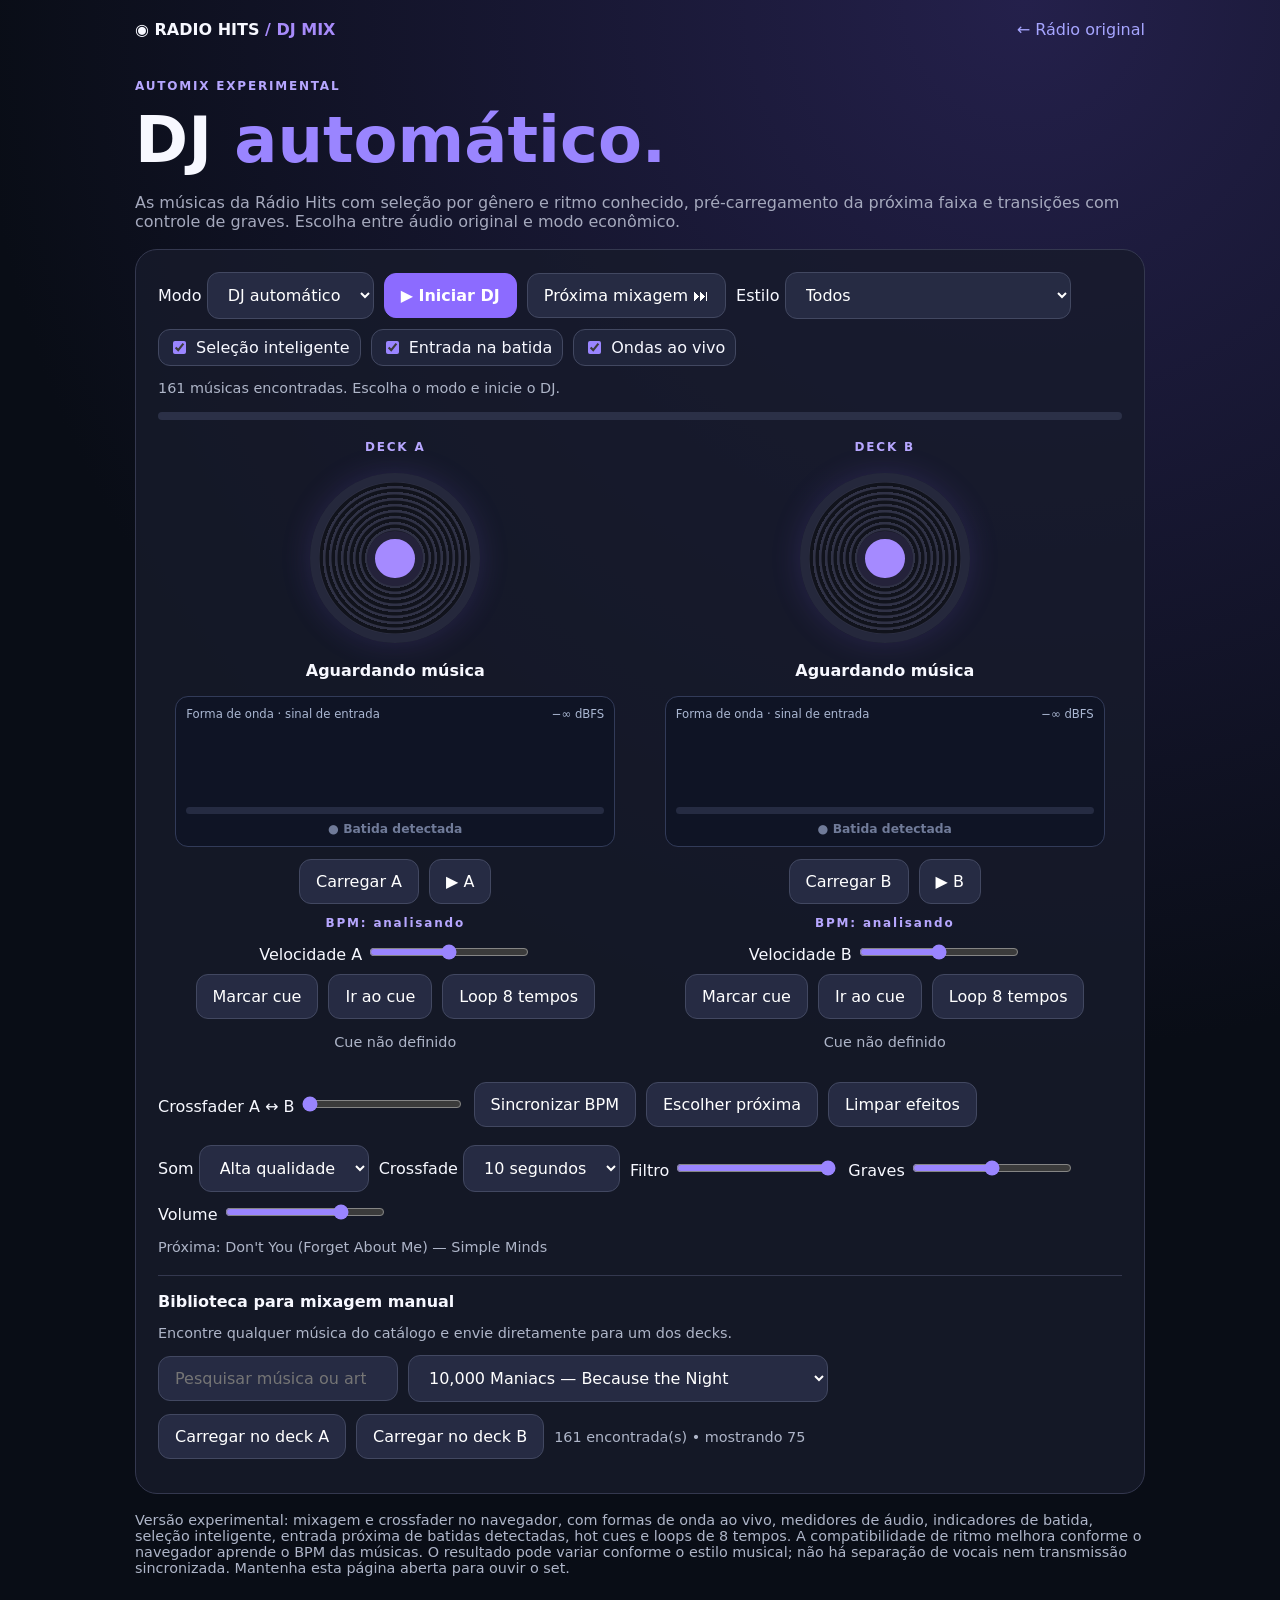
==== dj.html @ 3520a833 "feat(dj): beat-aware automatic mix entry with safe fallback and cancellation" ====
<!doctype html>
<html lang="pt-BR"><head><meta charset="utf-8"><meta name="viewport" content="width=device-width,initial-scale=1"><meta name="theme-color" content="#0b0e13"><title>DJ Mix | Radio Hits</title><style>
:root{color-scheme:dark;font-family:system-ui,Arial,sans-serif;background:#090d16;color:#f7f8ff}*{box-sizing:border-box}body{margin:0;background:radial-gradient(circle at 80% 0,#24204b,#090d16 55%);min-height:100vh}header,main{max-width:1050px;margin:auto;padding:20px}header{display:flex;justify-content:space-between;align-items:center;gap:15px}a{color:#a6a5ff;text-decoration:none}h1{font-size:clamp(2rem,6vw,4rem);margin:10px 0}h1 span{color:#9a85ff}.muted{color:#a5a9bd}.panel{background:#171b2bcc;border:1px solid #34384f;border-radius:22px;padding:22px;margin:18px 0}.deckgrid{display:grid;grid-template-columns:1fr 1fr;gap:15px}.deck{min-width:0;text-align:center}.disc{width:min(170px,70%);aspect-ratio:1;border-radius:50%;margin:18px auto;background:repeating-radial-gradient(circle,#11131c 0 3px,#303246 4px 6px);border:9px solid #25283c;display:grid;place-items:center;box-shadow:0 0 30px #7557d733}.disc:after{content:'';background:#a58aff;width:26%;aspect-ratio:1;border-radius:50%;border:8px solid #24223a}.spinning{animation:spin 3s linear infinite}@keyframes spin{to{transform:rotate(360deg)}}button,select,input[type=search]{background:#262b43;color:white;border:1px solid #424861;border-radius:12px;padding:12px 16px;font:inherit}button{cursor:pointer}input[type=search]{min-width:180px;max-width:100%;width:240px}.library{border-top:1px solid #34384f;margin-top:20px;padding-top:16px}.library select{max-width:100%;width:min(420px,100%)}.library .controls{margin:12px 0}@media(max-width:600px){.library select{width:100%}}button.primary{background:#8c6bff;border-color:#8c6bff;color:#fff;font-weight:700}button:disabled{opacity:.5}.controls{display:flex;flex-wrap:wrap;gap:10px;align-items:center}.tag{color:#b7a7ff;font-size:.75rem;font-weight:800;letter-spacing:.15em}.track{overflow-wrap:anywhere;min-height:3em}.meter{height:8px;border-radius:10px;background:#2b3047;overflow:hidden;margin:16px 0}.meter i{display:block;height:100%;width:0;background:linear-gradient(90deg,#8a69ff,#35d9dc);transition:width .2s}.notice{font-size:.9rem;color:#aeb5c8}.scope{margin:14px auto 12px;padding:10px;background:#0f1425;border:1px solid #323b59;border-radius:13px;max-width:440px}.scope-top{display:flex;justify-content:space-between;gap:6px;color:#aab7d2;font-size:.73rem}.scope canvas{display:block;width:100%;height:72px;border-radius:6px;margin:7px 0}.level-meter{height:7px;border-radius:999px;background:#252b42;overflow:hidden}.level-meter i{display:block;width:0;height:100%;background:linear-gradient(90deg,#56c6ca,#a3f5bb,#f0bd58);transition:width .09s linear}.beat-indicator{margin-top:8px;font-size:.77rem;font-weight:700;color:#707b99;transition:color .12s}.beat-indicator.beat-on{color:#a3ffcb;text-shadow:0 0 10px #5aff8f66}.scope[hidden]{display:none!important}@media(prefers-reduced-motion:reduce){.spinning{animation:none}.meter i,.level-meter i,.beat-indicator{transition:none}}.smart-option{display:inline-flex;align-items:center;gap:7px;padding:8px 10px;border:1px solid #424861;border-radius:12px;background:#20253b}.smart-option input{accent-color:#9a85ff}.dj-tag{color:#8ae4dd} .deck:focus-within{outline:1px solid #8d79ed;border-radius:14px}input[type=range]{accent-color:#9a85ff;width:160px}@media(max-width:600px){header,main{padding:14px}.panel{padding:16px}.disc{width:80%}.deckgrid{gap:8px}.track{font-size:.95rem}}
</style></head><body><header><strong>◉ RADIO HITS <span style="color:#a78bfa">/ DJ MIX</span></strong><a href="./index.html">← Rádio original</a></header><main><div class="tag">AUTOMIX EXPERIMENTAL</div><h1>DJ <span>automático.</span></h1><p class="muted">As músicas da Rádio Hits com seleção por gênero e ritmo conhecido, pré-carregamento da próxima faixa e transições com controle de graves. Escolha entre áudio original e modo econômico.</p><section class="panel"><div class="controls"><label>Modo <select id="mode"><option value="auto">DJ automático</option><option value="manual">DJ manual</option></select></label><button class="primary" id="play">▶ Iniciar DJ</button><button id="skip">Próxima mixagem ⏭</button><label>Estilo <select id="genre"><option value="">Todos</option></select></label><label class="smart-option"><input type="checkbox" id="smart" checked> Seleção inteligente</label><label class="smart-option"><input type="checkbox" id="beatgrid" checked> Entrada na batida</label><label class="smart-option"><input type="checkbox" id="waves" checked> Ondas ao vivo</label></div><p id="status" class="notice" role="status">Carregando catálogo...</p><div class="meter"><i id="progress"></i></div><div class="deckgrid"><div class="deck"><span class="tag">DECK A</span><div class="disc" id="disc0"></div><strong id="title0" class="track">Aguardando música</strong><p id="artist0" class="muted"></p><div class="scope" id="scope0"><div class="scope-top"><span>Forma de onda · sinal de entrada</span><span id="vu0">−∞ dBFS</span></div><canvas id="wave0" width="384" height="72" aria-label="Forma de onda do deck A" role="img"></canvas><div class="level-meter" aria-hidden="true"><i id="level0"></i></div><div class="beat-indicator" id="beat0">● Batida detectada</div></div><div class="controls" style="justify-content:center"><button id="load0">Carregar A</button><button id="cue0">▶ A</button></div><p class="tag" id="bpm0">BPM: analisando</p><label>Velocidade A <input id="rate0" type="range" min="85" max="115" value="100"></label><div class="controls" style="justify-content:center;margin-top:10px"><button id="setcue0">Marcar cue</button><button id="gocue0">Ir ao cue</button><button id="loop0">Loop 8 tempos</button></div><p class="notice" id="cueinfo0">Cue não definido</p></div><div class="deck"><span class="tag">DECK B</span><div class="disc" id="disc1"></div><strong id="title1" class="track">Aguardando música</strong><p id="artist1" class="muted"></p><div class="scope" id="scope1"><div class="scope-top"><span>Forma de onda · sinal de entrada</span><span id="vu1">−∞ dBFS</span></div><canvas id="wave1" width="384" height="72" aria-label="Forma de onda do deck B" role="img"></canvas><div class="level-meter" aria-hidden="true"><i id="level1"></i></div><div class="beat-indicator" id="beat1">● Batida detectada</div></div><div class="controls" style="justify-content:center"><button id="load1">Carregar B</button><button id="cue1">▶ B</button></div><p class="tag" id="bpm1">BPM: analisando</p><label>Velocidade B <input id="rate1" type="range" min="85" max="115" value="100"></label><div class="controls" style="justify-content:center;margin-top:10px"><button id="setcue1">Marcar cue</button><button id="gocue1">Ir ao cue</button><button id="loop1">Loop 8 tempos</button></div><p class="notice" id="cueinfo1">Cue não definido</p></div></div><div class="controls" style="margin:18px 0"><label>Crossfader A ↔ B <input id="cross" type="range" min="0" max="100" value="0"></label><button id="sync">Sincronizar BPM</button><button id="preview">Escolher próxima</button><button id="resetfx">Limpar efeitos</button></div><div class="controls"><label>Som <select id="quality"><option value="original" selected>Alta qualidade</option><option value="light">Econômico</option></select></label><label>Crossfade <select id="fade"><option value="6">6 segundos</option><option value="10" selected>10 segundos</option><option value="16">16 segundos</option></select></label><label>Filtro <input id="filter" type="range" min="800" max="18000" value="18000"></label><label>Graves <input id="bass" type="range" min="-12" max="12" value="0"></label><label>Volume <input id="volume" type="range" min="0" max="100" value="75"></label></div><p class="notice" id="upnext" aria-live="polite">Próxima faixa: aguardando seleção</p>
<div class="library"><strong>Biblioteca para mixagem manual</strong>
<p class="notice">Encontre qualquer música do catálogo e envie diretamente para um dos decks.</p>
<div class="controls"><input type="search" id="search" placeholder="Pesquisar música ou artista…" aria-label="Buscar música"><select id="choose" aria-label="Música selecionada"></select></div>
<div class="controls"><button id="send0">Carregar no deck A</button><button id="send1">Carregar no deck B</button><span class="notice" id="matchcount"></span></div>
</div></section><p class="notice">Versão experimental: mixagem e crossfader no navegador, com formas de onda ao vivo, medidores de áudio, indicadores de batida, seleção inteligente, entrada próxima de batidas detectadas, hot cues e loops de 8 tempos. A compatibilidade de ritmo melhora conforme o navegador aprende o BPM das músicas. O resultado pode variar conforme o estilo musical; não há separação de vocais nem transmissão sincronizada. Mantenha esta página aberta para ouvir o set.</p></main><script>

'use strict';
(()=>{
const $=id=>document.getElementById(id);
let tracks=[],pool=[],ctx,master,channels=[],active=0,playing=false,mixing=false,lastId='',generation=0,transitionTimer=null,failures=0,queued=null;
const history=[],bpmKnowledge=Object.create(null);let lastBpmSave=0;
try{const saved=JSON.parse(localStorage.getItem('radiohits-dj-bpm-v1')||'{}');if(saved&&typeof saved==='object')for(const [id,bpm] of Object.entries(saved))if(Number.isFinite(bpm)&&bpm>=65&&bpm<=190)bpmKnowledge[id]=bpm;}catch(e){/* armazenamento opcional */}
function persistBpm(){if(Date.now()-lastBpmSave<12000)return;lastBpmSave=Date.now();try{localStorage.setItem('radiohits-dj-bpm-v1',JSON.stringify(Object.fromEntries(Object.entries(bpmKnowledge).slice(-350))));}catch(e){/* navegação privada */}}
function remember(t){if(!t)return;history.push({id:t.id,artist:(t.artist||'').toLowerCase()});if(history.length>16)history.shift();}
const status=t=>$('status').textContent=t;
const manual=()=>$('mode').value==='manual';
function makePool(){pool=tracks.filter(t=>(!$('genre').value||t.genre===$('genre').value)&&(t.src||t.lowSrc));}
function renderLibrary(){
 const q=$('search').value.trim().toLocaleLowerCase('pt-BR');
 const matched=pool.filter(t=>(t.title+' '+t.artist).toLocaleLowerCase('pt-BR').includes(q));
 const selected=$('choose').value;
 $('choose').replaceChildren();
 matched.slice(0,75).sort((a,b)=>(a.artist+' '+a.title).localeCompare(b.artist+' '+b.title,'pt-BR')).forEach(t=>{
  const o=document.createElement('option');o.value=t.id;o.textContent=t.artist+' — '+t.title;$('choose').appendChild(o);
 });
 if(matched.some(t=>t.id===selected)&&matched.slice(0,75).some(t=>t.id===selected))$('choose').value=selected;
 $('matchcount').textContent=matched.length+' encontrada(s)'+(matched.length>75?' • mostrando 75':'');
}
function chooseDeck(i){
 const t=tracks.find(t=>t.id===$('choose').value);
 if(!t){status('Pesquise e selecione uma música primeiro.');return;}
 if(!manual()){$('mode').value='manual';$('mode').onchange();}
 init();load(i,t);status('Deck '+(i?'B':'A')+': '+t.title+' carregada. Aperte ▶ para tocar.');
 visuals();
}
function pick(){
 if(!pool.length)return null;
 const current=channels[active]?.track, recentIds=new Set(history.slice(-Math.min(12,Math.floor(pool.length/3))).map(x=>x.id));
 let candidates=pool.filter(t=>t.id!==current?.id&&!recentIds.has(t.id));
 if(!candidates.length)candidates=pool.filter(t=>t.id!==current?.id);
 if(!candidates.length)candidates=pool;
 if(!$('smart').checked)return candidates[Math.floor(Math.random()*candidates.length)];
 const currentBpm=channels[active]?.bpm||bpmKnowledge[current?.id];
 const scored=candidates.map(t=>{
  let weight=3;
  if(current?.genre&&t.genre===current.genre)weight+=5;
  if(current?.artist&&t.artist&&current.artist.toLowerCase()===t.artist.toLowerCase())weight*=.2;
  if(history.slice(-5).some(x=>x.artist===(t.artist||'').toLowerCase()))weight*=.5;
  const other=bpmKnowledge[t.id];
  if(currentBpm&&other){
   const ratio=Math.abs(Math.log(currentBpm/other));
   weight*=ratio<.045?3:ratio<.09?2:ratio<.14?1.25:.5;
  }
  return{t,weight:Math.max(.05,weight)};
 });
 let sum=scored.reduce((n,x)=>n+x.weight,0),r=Math.random()*sum;
 for(const item of scored){r-=item.weight;if(r<=0)return item.t;}
 return scored[scored.length-1].t;
}
function preloadNext(){
 if(!ctx||!playing||manual()||mixing||!queued)return;
 const i=1-active;if(channels[i]?.track?.id!==queued.id){channels[i].el.preload='auto';load(i,queued);}
}
function prepareNext(){
 queued=pick();
 const bpm=queued&&bpmKnowledge[queued.id],c=channels[active]?.track;
 const reason=queued&&c?.genre===queued.genre?' • mesmo estilo':bpm?' • ritmo conhecido':'';
 $('upnext').textContent=queued?'Próxima: '+queued.title+' — '+(queued.artist||'Artista desconhecido')+(bpm?' • ≈'+bpm+' BPM':'')+reason:'Próxima faixa indisponível';
 preloadNext();
}
function init(){
 if(ctx)return;
 ctx=new (window.AudioContext||window.webkitAudioContext)();
 master=ctx.createGain();master.gain.value=Number($('volume').value)/100;master.connect(ctx.destination);
 channels=[0,1].map(i=>{
  const el=new Audio();el.preload='metadata';const src=ctx.createMediaElementSource(el),filter=ctx.createBiquadFilter(),bass=ctx.createBiquadFilter(),gain=ctx.createGain(),analyser=ctx.createAnalyser();analyser.fftSize=2048;analyser.smoothingTimeConstant=.4;
  filter.type='lowpass';filter.frequency.value=Number($('filter').value);bass.type='lowshelf';bass.frequency.value=180;bass.gain.value=Number($('bass').value);gain.gain.value=0;src.connect(analyser).connect(filter).connect(bass).connect(gain).connect(master);
  el.addEventListener('error',()=>{
  const c=channels[i];if(!c.track)return;
  if(c.tryAlternate){c.tryAlternate=false;const alternate=$('quality').value==='light'?c.track.src:c.track.lowSrc;if(!alternate)return;el.src=new URL(alternate,location.href).href;el.load();
   if(playing&&(active===i||mixing))el.play().catch(()=>{});return;}
  if(!playing)return;
  status('Falha no arquivo de áudio do deck '+(i?'B':'A'));
  if(!manual()&&active===i&&!mixing){
   failures++;if(failures<4){const alternative=pick();if(alternative){load(i,alternative);el.play().catch(()=>{});}else stop();}
   else stop();
  }
 });
  el.addEventListener('ended',()=>{if(manual())return;if(i===active&&playing&&!mixing)next();});
  return{el,filter,bass,gain,analyser,energy:new Uint8Array(analyser.frequencyBinCount),wave:new Uint8Array(analyser.fftSize),beats:[],lastBeat:-10,avg:0,bpm:0,track:null,cue:null,loop:null,tryAlternate:false};
 });
}
function cancelMix(){
 generation++;clearTimeout(transitionTimer);transitionTimer=null;mixing=false;
 if(ctx)channels.forEach(c=>{
  c.gain.gain.cancelScheduledValues(ctx.currentTime);
  c.bass.gain.cancelScheduledValues(ctx.currentTime);
  c.bass.gain.setTargetAtTime(Number($('bass').value),ctx.currentTime,.045);
 });
}
function load(i,t){
 if(!t)return false;const c=channels[i];c.el.pause();c.tryAlternate=Boolean(t.lowSrc&&t.src);c.el.src=new URL(($('quality').value==='light'?t.lowSrc||t.src:t.src||t.lowSrc),location.href).href;c.el.load();c.cue=null;c.loop=null;$('cueinfo'+i).textContent='Cue não definido';$('loop'+i).textContent='Loop 8 tempos';c.beats=[];c.lastBeat=-10;c.avg=0;c.bpm=bpmKnowledge[t.id]||0;$('bpm'+i).textContent=c.bpm?'BPM estimado (salvo): '+c.bpm:'BPM: analisando';c.el.playbackRate=Number($('rate'+i).value)/100;c.track=t;
 $('title'+i).textContent=t.title||'Sem título';$('artist'+i).textContent=t.artist||'';return true;
}
function detectBpm(){
 if(!ctx||!playing)return;
 channels.forEach((c,i)=>{
  if(c.el.paused||!c.el.currentTime)return;
  c.analyser.getByteFrequencyData(c.energy);
  // Low-frequency onset detection; independent of the master volume and filter.
  const hz=ctx.sampleRate/c.analyser.fftSize;
  const lo=Math.max(1,Math.floor(45/hz)),hi=Math.min(c.energy.length,Math.ceil(180/hz));
  let e=0;for(let k=lo;k<hi;k++)e+=c.energy[k];e/=Math.max(1,hi-lo);
  c.avg=c.avg?c.avg*.93+e*.07:e;
  const now=c.el.currentTime;
  if(e>Math.max(35,c.avg*1.35)&&now-c.lastBeat>.27){
   c.lastBeat=now;c.beats.push(now);if(c.beats.length>50)c.beats.shift();
   const intervals=[];
   for(let j=1;j<c.beats.length;j++){const d=c.beats[j]-c.beats[j-1];if(d>.27&&d<1.2)intervals.push(d);}
   if(intervals.length>=8){
    const bpms=intervals.map(d=>{let b=60/d;while(b<75)b*=2;while(b>160)b/=2;return b;}).sort((a,b)=>a-b);
    const mid=bpms[Math.floor(bpms.length/2)];
    const consistent=bpms.filter(b=>Math.abs(b-mid)<mid*.09);
    if(consistent.length>=Math.ceil(bpms.length*.55)){
     c.bpm=Math.round(consistent.reduce((a,b)=>a+b,0)/consistent.length);
     $('bpm'+i).textContent='BPM estimado: '+c.bpm;
     if(c.track&&bpmKnowledge[c.track.id]!==c.bpm){bpmKnowledge[c.track.id]=c.bpm;persistBpm();}
    }
   }
  }
 });
}
let lastDrawTime=0;
function drawMeters(timestamp){
 if(typeof requestAnimationFrame==='function')requestAnimationFrame(drawMeters);
 if(!$('waves').checked||!ctx||!channels.length||document.hidden||timestamp-lastDrawTime<75)return;
 lastDrawTime=timestamp;
 channels.forEach((c,i)=>{
  const canvas=$('wave'+i),pen=canvas.getContext('2d');
  if(!pen)return;
  const width=canvas.width,height=canvas.height,mid=height/2;
  pen.fillStyle='#0b1020';pen.fillRect(0,0,width,height);
  pen.strokeStyle='#273450';pen.lineWidth=1;pen.beginPath();pen.moveTo(0,mid);pen.lineTo(width,mid);pen.stroke();
  let db=-Infinity;
  if(!c.el.paused){
   c.analyser.getByteTimeDomainData(c.wave);
   let sum=0;
   const stride=Math.max(1,Math.floor(c.wave.length/width));
   pen.strokeStyle=i?'#5edddb':'#b6a1ff';pen.lineWidth=1.7;pen.beginPath();
   for(let x=0;x<width;x++){
    const v=(c.wave[Math.min(c.wave.length-1,x*stride)]-128)/128;
    sum+=v*v;
    const y=mid+v*mid*.83;
    if(x===0)pen.moveTo(x,y);else pen.lineTo(x,y);
   }
   pen.stroke();
   const rms=Math.sqrt(sum/width);
   if(rms>.0001)db=20*Math.log10(rms);
  }
  const level=Number.isFinite(db)?Math.max(0,Math.min(100,(db+60)*100/60)):0;
  $('level'+i).style.width=level.toFixed(1)+'%';
  $('vu'+i).textContent=Number.isFinite(db)?Math.max(-60,db).toFixed(1)+' dBFS':'−∞ dBFS';
  $('beat'+i).classList.toggle('beat-on',!c.el.paused&&c.lastBeat>=0&&c.el.currentTime-c.lastBeat>=0&&c.el.currentTime-c.lastBeat<.19);
 });
}
function visuals(){if(!channels.length)return;channels.forEach((c,i)=>{$('disc'+i).classList.toggle('spinning',!c.el.paused);$('cue'+i).textContent=c.el.paused?'▶ '+(i?'B':'A'):'⏸ '+(i?'B':'A');});}
function setCross(v){
 if(!ctx)return;
 const x=Math.max(0,Math.min(1,Number(v)/100));
 channels[0].gain.gain.setTargetAtTime(Math.cos(x*Math.PI/2),ctx.currentTime,.025);
 channels[1].gain.gain.setTargetAtTime(Math.sin(x*Math.PI/2),ctx.currentTime,.025);
}
async function start(){
 if(!pool.length){status('Nenhuma faixa disponível neste estilo.');return;}
 init();await ctx.resume();if(playing)return;
 cancelMix();const t=channels[active].track||pick();if(!channels[active].track)load(active,t);
 const token=generation;
 try{await channels[active].el.play();if(token!==generation){channels[active].el.pause();return;}playing=true;failures=0;remember(channels[active].track);if(!queued||queued.id===channels[active].track?.id)prepareNext();else preloadNext();
  if(manual()){setCross($('cross').value);status('Mesa manual pronta');}
  else{channels[active].gain.gain.value=1;channels[1-active].gain.gain.value=0;$('cross').value=active?100:0;status('DJ automático tocando');}
  $('play').textContent='⏸ Pausar DJ';visuals();
 }catch(e){status('Não foi possível tocar esta faixa. Confira o arquivo no catálogo.');}
}
function stop(){
 cancelMix();playing=false;if(channels.length)channels.forEach(c=>{c.el.pause();c.gain.gain.value=0;});
 $('play').textContent='▶ Iniciar DJ';status('DJ pausado');visuals();
}

function nextBeatDelayMs(channel) {
 if(!$('beatgrid').checked||!$('smart').checked||!channel?.bpm||channel.beats.length<8)return 0;
 const el=channel.el,beatSeconds=60/channel.bpm,elapsed=el.currentTime-channel.lastBeat;
 // Only trust a recent onset. Previously saved BPM alone cannot determine beat phase.
 if(!(elapsed>=0&&elapsed<beatSeconds*3&&beatSeconds>=.3&&beatSeconds<=.95))return 0;
 const nextBeat=channel.lastBeat+(Math.floor(elapsed/beatSeconds)+1)*beatSeconds;
 const delayMs=Math.max(0,(nextBeat-el.currentTime)/Math.max(.7,el.playbackRate)*1000);
 const remaining=(el.duration-el.currentTime)/Math.max(.7,el.playbackRate);
 // Never hold a transition past the outgoing track's safe ending.
 return Number.isFinite(remaining)&&remaining<Number($('fade').value)+delayMs/1000+.6?0:delayMs<=900?delayMs:0;
}
async function next(){
 if(!playing||mixing)return;
 if(manual()){status('No modo manual, use Carregar A/B e o crossfader.');return;}
 const from=active,to=1-active,t=queued||pick();queued=null;if(!t)return;
 mixing=true;
 if(channels[to].track?.id!==t.id)load(to,t);
 const a=channels[from],b=channels[to],token=++generation;
 const aBpm=a.bpm||bpmKnowledge[a.track?.id],bBpm=b.bpm||bpmKnowledge[b.track?.id];
 if($('smart').checked&&aBpm&&bBpm){
  const ratio=aBpm*a.el.playbackRate/bBpm;
  if(ratio>=.94&&ratio<=1.06){b.el.playbackRate=ratio;$('rate'+to).value=Math.round(ratio*100);}
 }
 const delayMs=nextBeatDelayMs(a);
 const beginBlend=async()=>{
  if(token!==generation||!playing||manual())return;
  b.gain.gain.value=0;
  try{await b.el.play();}
  catch(e){
   if(token!==generation)return;
   mixing=false;failures++;status('Falha ao iniciar a próxima música; mantendo a faixa atual.');
   if(!a.el.paused&&failures<3){prepareNext();return;}
   if(a.el.ended||a.el.paused)stop();return;
  }
  if(token!==generation||!playing||manual()){b.el.pause();return;}
  remember(t);
  const now=ctx.currentTime,baseBass=Number($('bass').value);
  const available=(a.el.duration-a.el.currentTime)/Math.max(.7,a.el.playbackRate);
  const seconds=Number.isFinite(available)?Math.max(.55,Math.min(Number($('fade').value),available-.1)):Number($('fade').value);
  a.gain.gain.cancelScheduledValues(now);b.gain.gain.cancelScheduledValues(now);
  a.gain.gain.setValueAtTime(a.gain.gain.value,now);b.gain.gain.setValueAtTime(0,now);
  a.gain.gain.linearRampToValueAtTime(0,now+seconds);
  b.gain.gain.linearRampToValueAtTime(1,now+seconds);
  if($('smart').checked){
   a.bass.gain.cancelScheduledValues(now);b.bass.gain.cancelScheduledValues(now);
   a.bass.gain.setValueAtTime(baseBass,now);b.bass.gain.setValueAtTime(baseBass-6,now);
   a.bass.gain.linearRampToValueAtTime(baseBass-5,now+seconds*.65);
   b.bass.gain.linearRampToValueAtTime(baseBass,now+seconds*.7);
   a.bass.gain.linearRampToValueAtTime(baseBass,now+seconds);
  }
  status('Mixando: '+(a.track?.title||'')+' → '+t.title+(delayMs>0?' • entrada na batida':''));
  visuals();
  transitionTimer=setTimeout(()=>{
   if(token!==generation)return;
   a.el.pause();a.el.removeAttribute('src');a.el.load();
   active=to;mixing=false;failures=0;$('cross').value=active?100:0;
   status('DJ automático tocando');prepareNext();visuals();
  },seconds*1000+110);
 };
 if(delayMs>=70){
  status('Preparando entrada na próxima batida • '+Math.round(delayMs)+' ms');
  transitionTimer=setTimeout(()=>{void beginBlend();},delayMs);
 }else{
  await beginBlend();
 }
}

$('play').onclick=()=>playing?stop():start();
$('skip').onclick=next;
$('mode').onchange=()=>{
 if(ctx){cancelMix();if(manual()){setCross($('cross').value);}else{channels[1-active].el.pause();channels[active].gain.gain.value=1;channels[1-active].gain.gain.value=0;$('cross').value=active?100:0;}}
 status(manual()?'Modo manual: controle os dois decks.':'Modo automático: transições programadas.');visuals();
};
$('genre').onchange=()=>{makePool();renderLibrary();queued=null;prepareNext();if(playing){stop();channels.forEach(c=>c.track=null);start();}};
$('volume').oninput=e=>{if(master)master.gain.value=Number(e.target.value)/100;};
$('bass').oninput=e=>{if(ctx)channels.forEach(c=>c.bass.gain.setTargetAtTime(Number(e.target.value),ctx.currentTime,.04));};
$('filter').oninput=e=>{if(ctx)channels.forEach(c=>c.filter.frequency.setTargetAtTime(Number(e.target.value),ctx.currentTime,.04));};
$('cross').oninput=e=>{if(!manual()){$('mode').value='manual';cancelMix();status('Controle manual ativado');}setCross(e.target.value);};
[0,1].forEach(i=>{
 $('rate'+i).oninput=e=>{if(channels.length)channels[i].el.playbackRate=Number(e.target.value)/100;};
 $('setcue'+i).onclick=()=>{init();const c=channels[i];if(!c.track)return status('Carregue uma música antes de marcar o cue.');c.cue=c.el.currentTime;$('cueinfo'+i).textContent='Cue: '+c.cue.toFixed(1)+' s';status('Cue marcado no deck '+(i?'B':'A'));};
 $('gocue'+i).onclick=()=>{if(!channels.length)return;const c=channels[i];if(c.cue===null)return status('Marque um cue primeiro.');try{c.el.currentTime=c.cue;status('Retornou ao cue do deck '+(i?'B':'A'));}catch(e){status('Aguarde a música carregar.');}};
 $('loop'+i).onclick=()=>{if(!channels.length)return;const c=channels[i];if(c.loop){c.loop=null;$('loop'+i).textContent='Loop 8 tempos';return status('Loop desligado.');}if(!c.track||!Number.isFinite(c.el.duration))return status('Carregue a música para ativar o loop.');if(!c.bpm)return status('Aguarde a detecção do BPM para usar o loop.');const duration=8*60/(c.bpm*c.el.playbackRate);const start=c.el.currentTime;if(start+duration>c.el.duration)return status('Pouco tempo restante para um loop de 8 tempos.');c.loop={start,end:start+duration};$('loop'+i).textContent='Desligar loop';status('Loop de 8 tempos no deck '+(i?'B':'A'));};

 $('load'+i).onclick=()=>{if(!manual()){$('mode').value='manual';$('mode').onchange();}init();const t=pick();if(t){load(i,t);status('Carregado no deck '+(i?'B':'A')+': '+t.title);visuals();}};
 $('cue'+i).onclick=async()=>{if(!manual()){$('mode').value='manual';$('mode').onchange();}init();await ctx.resume();const c=channels[i];if(!c.track)load(i,pick());if(!c.track)return;
  try{if(c.el.paused){await c.el.play();playing=true;$('play').textContent='⏸ Pausar DJ';}else c.el.pause();setCross($('cross').value);visuals();}catch(e){status('Não foi possível tocar o deck '+(i?'B':'A'));}};
});
$('preview').onclick=()=>{if(!pool.length)return;prepareNext();status('Nova próxima faixa selecionada.');};
$('smart').onchange=()=>{prepareNext();status($('smart').checked?'Seleção inteligente ativada.':'Seleção aleatória ativada.');};
$('beatgrid').onchange=()=>{status($('beatgrid').checked?'Entrada na batida ativada para ritmos confiáveis.':'Entrada imediata sem alinhamento de batidas.');};
$('waves').onchange=()=>{[0,1].forEach(i=>$('scope'+i).hidden=!$('waves').checked);status($('waves').checked?'Visualização ao vivo ativada.':'Visualização desligada para economizar bateria.');};
$('quality').onchange=()=>{
 if(ctx&&!manual()&&!mixing&&queued){channels[1-active].track=null;preloadNext();}
 status($('quality').value==='light'?'Modo econômico ativo para as próximas músicas.':'Alta qualidade ativa para as próximas músicas.');
};
$('search').oninput=renderLibrary;
$('send0').onclick=()=>chooseDeck(0);
$('send1').onclick=()=>chooseDeck(1);
$('sync').onclick=()=>{if(!channels.length)return;const a=channels[active],b=channels[1-active];if(!a.bpm||!b.bpm){status('Aguarde a estimativa de BPM nos dois decks antes de sincronizar.');return;}const ratio=a.bpm*a.el.playbackRate/b.bpm;if(ratio<.85||ratio>1.15){status('Ritmos muito diferentes para sincronização segura (limite de 15%).');return;}b.el.playbackRate=ratio;$('rate'+(1-active)).value=Math.round(ratio*100);status('BPM aproximado: deck '+(active?'A':'B')+' ajustado para '+Math.round(b.bpm*ratio));};
$('resetfx').onclick=()=>{$('filter').value=18000;$('bass').value=0;[0,1].forEach(i=>{$('rate'+i).value=100;if(channels.length){channels[i].filter.frequency.value=18000;channels[i].bass.gain.value=0;channels[i].el.playbackRate=1;}});status('Efeitos redefinidos');};
if(typeof requestAnimationFrame==='function')requestAnimationFrame(drawMeters);
setInterval(detectBpm,120);
setInterval(()=>{if(!channels.length)return;channels.forEach(c=>{if(c.loop&&!c.el.paused&&c.el.currentTime>=c.loop.end){try{c.el.currentTime=c.loop.start;}catch(e){c.loop=null;}}});},50);
setInterval(()=>{
 if(!playing||!channels.length)return;
 const el=channels[active].el,d=el.duration;
 if(Number.isFinite(d)&&d>0){$('progress').style.width=Math.min(100,el.currentTime/d*100)+'%';if(!manual()&&!mixing&&d-el.currentTime<=Number($('fade').value)+.5)next();}
},400);
fetch('./catalogo.json').then(r=>{if(!r.ok)throw Error('HTTP '+r.status);return r.json();}).then(data=>{
 tracks=(data.tracks||[]).filter(t=>!t.isJingle&&(t.src||t.lowSrc));
 [...new Set(tracks.map(t=>t.genre).filter(Boolean))].sort().forEach(g=>{const o=document.createElement('option');o.value=g;o.textContent=g;$('genre').appendChild(o);});
 makePool();renderLibrary();prepareNext();status(tracks.length+' músicas encontradas. Escolha o modo e inicie o DJ.');
}).catch(e=>status('Falha ao carregar catálogo: '+e.message));
window.addEventListener('pagehide',()=>{if(playing)stop();});
})();
</script></body></html>
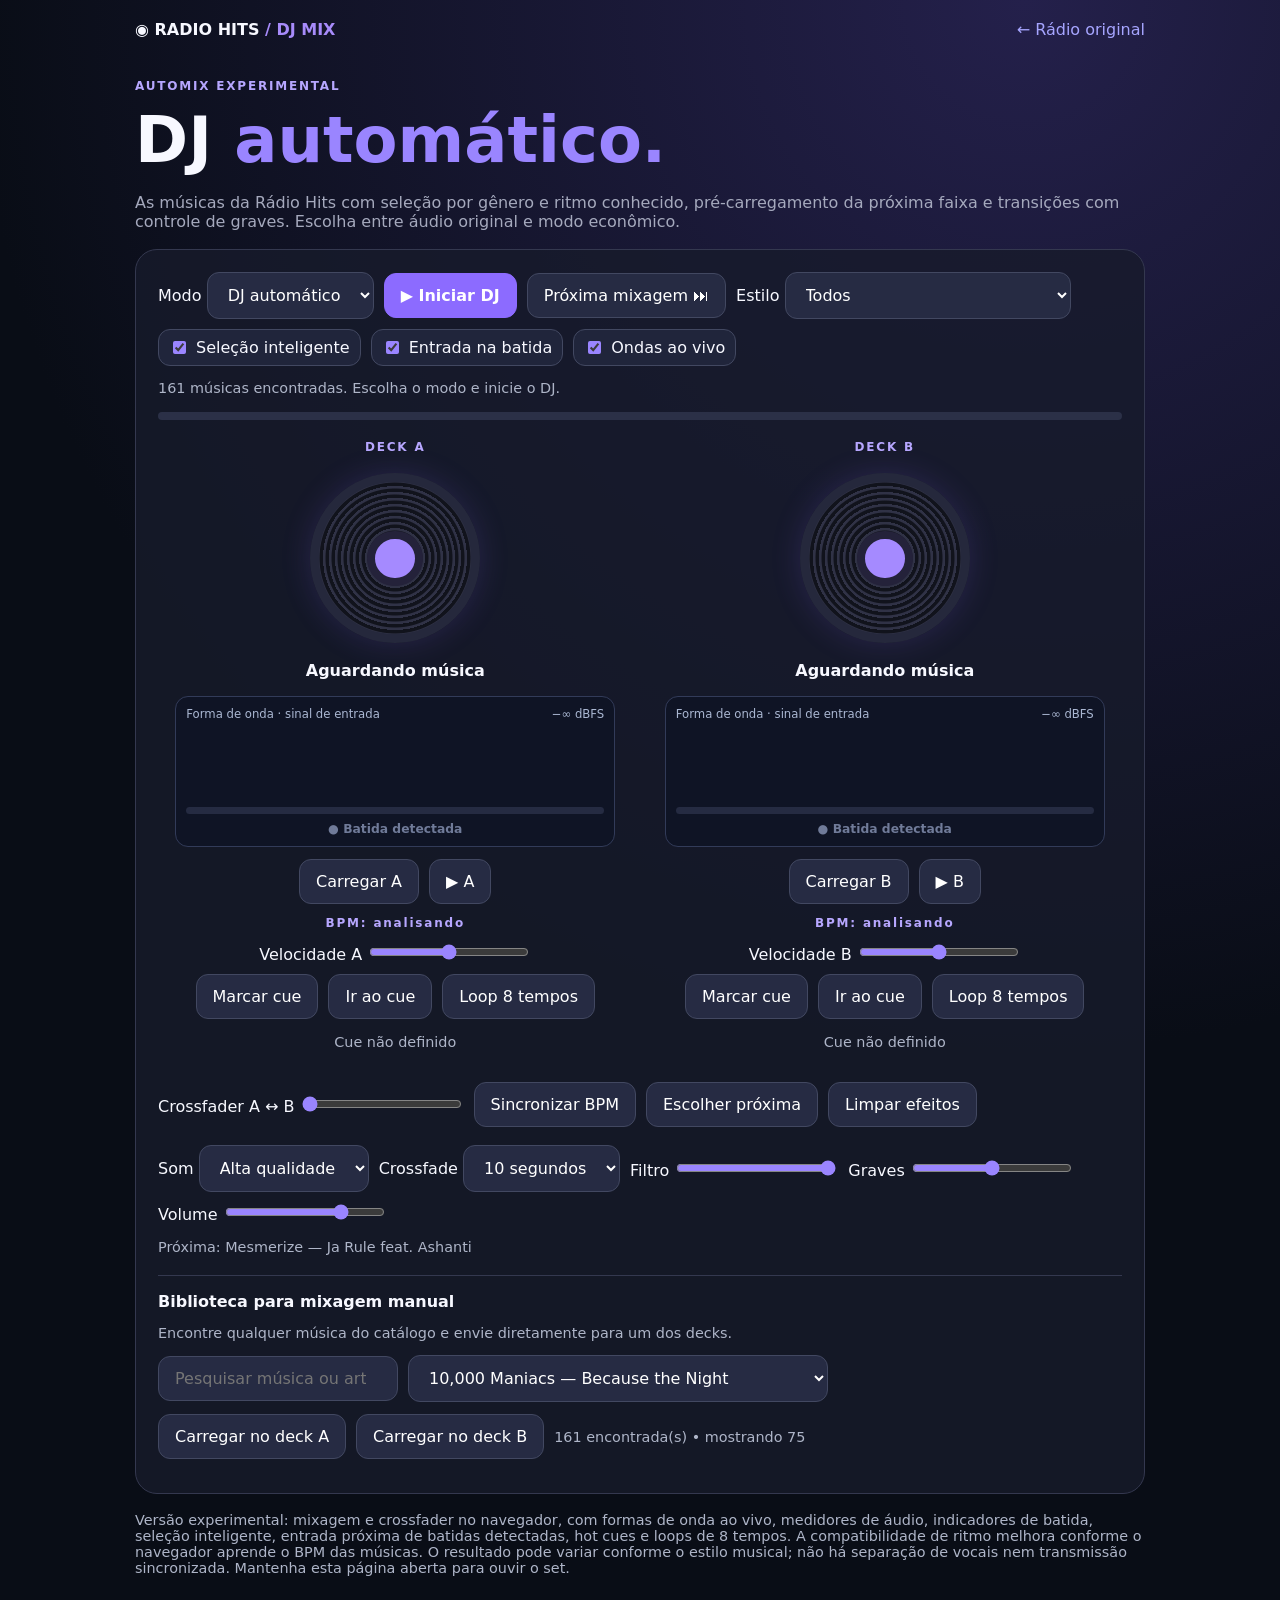
==== commit e844ef50: "fix(dj): leave time for quantized beat entry before outgoing track ends" ====
--- a/dj.html
+++ b/dj.html
@@ -297,7 +297,7 @@
 setInterval(()=>{
  if(!playing||!channels.length)return;
  const el=channels[active].el,d=el.duration;
- if(Number.isFinite(d)&&d>0){$('progress').style.width=Math.min(100,el.currentTime/d*100)+'%';if(!manual()&&!mixing&&d-el.currentTime<=Number($('fade').value)+.5)next();}
+ if(Number.isFinite(d)&&d>0){$('progress').style.width=Math.min(100,el.currentTime/d*100)+'%';if(!manual()&&!mixing&&d-el.currentTime<=Number($('fade').value)+1.5)next();}
 },400);
 fetch('./catalogo.json').then(r=>{if(!r.ok)throw Error('HTTP '+r.status);return r.json();}).then(data=>{
  tracks=(data.tracks||[]).filter(t=>!t.isJingle&&(t.src||t.lowSrc));
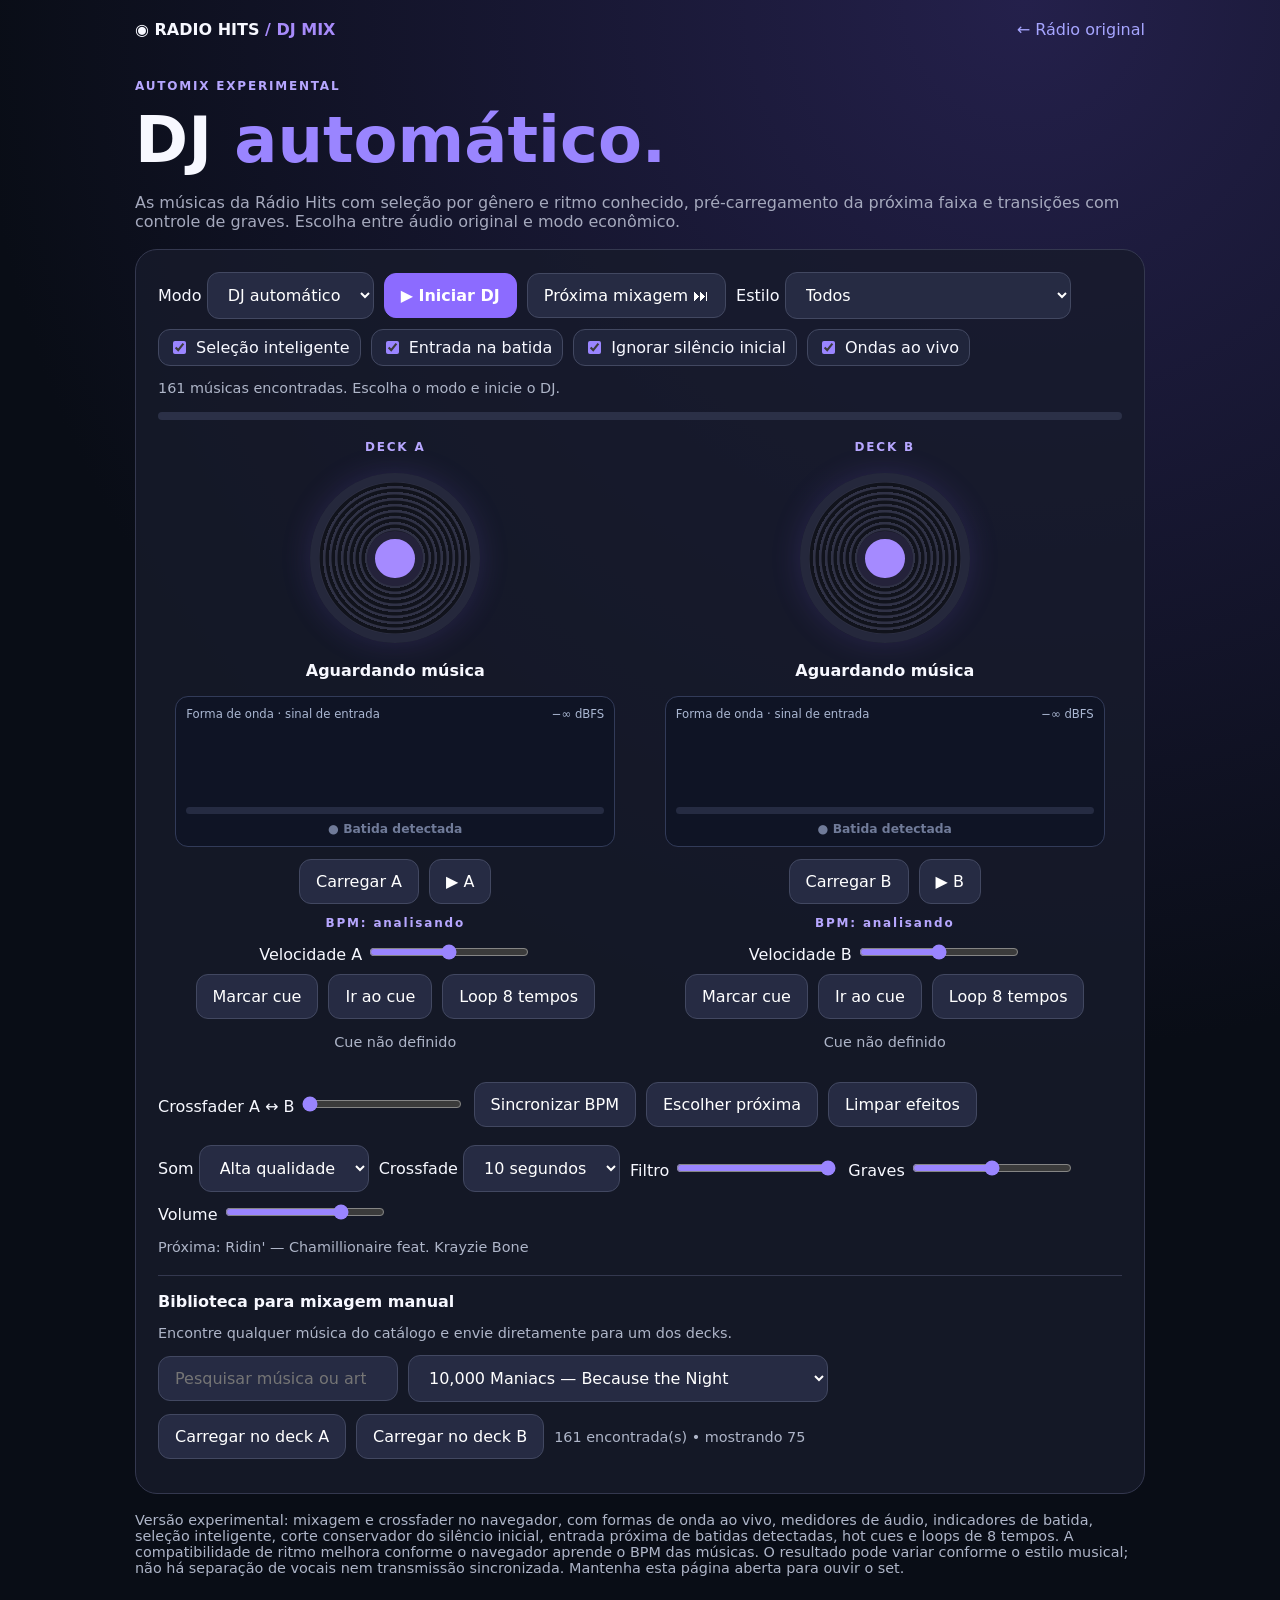
==== commit b2233db7: "feat(dj): optional intro silence skip with safe metadata seeking and full manual intro playback" ====
--- a/dj.html
+++ b/dj.html
@@ -1,12 +1,12 @@
 <!doctype html>
 <html lang="pt-BR"><head><meta charset="utf-8"><meta name="viewport" content="width=device-width,initial-scale=1"><meta name="theme-color" content="#0b0e13"><title>DJ Mix | Radio Hits</title><style>
 :root{color-scheme:dark;font-family:system-ui,Arial,sans-serif;background:#090d16;color:#f7f8ff}*{box-sizing:border-box}body{margin:0;background:radial-gradient(circle at 80% 0,#24204b,#090d16 55%);min-height:100vh}header,main{max-width:1050px;margin:auto;padding:20px}header{display:flex;justify-content:space-between;align-items:center;gap:15px}a{color:#a6a5ff;text-decoration:none}h1{font-size:clamp(2rem,6vw,4rem);margin:10px 0}h1 span{color:#9a85ff}.muted{color:#a5a9bd}.panel{background:#171b2bcc;border:1px solid #34384f;border-radius:22px;padding:22px;margin:18px 0}.deckgrid{display:grid;grid-template-columns:1fr 1fr;gap:15px}.deck{min-width:0;text-align:center}.disc{width:min(170px,70%);aspect-ratio:1;border-radius:50%;margin:18px auto;background:repeating-radial-gradient(circle,#11131c 0 3px,#303246 4px 6px);border:9px solid #25283c;display:grid;place-items:center;box-shadow:0 0 30px #7557d733}.disc:after{content:'';background:#a58aff;width:26%;aspect-ratio:1;border-radius:50%;border:8px solid #24223a}.spinning{animation:spin 3s linear infinite}@keyframes spin{to{transform:rotate(360deg)}}button,select,input[type=search]{background:#262b43;color:white;border:1px solid #424861;border-radius:12px;padding:12px 16px;font:inherit}button{cursor:pointer}input[type=search]{min-width:180px;max-width:100%;width:240px}.library{border-top:1px solid #34384f;margin-top:20px;padding-top:16px}.library select{max-width:100%;width:min(420px,100%)}.library .controls{margin:12px 0}@media(max-width:600px){.library select{width:100%}}button.primary{background:#8c6bff;border-color:#8c6bff;color:#fff;font-weight:700}button:disabled{opacity:.5}.controls{display:flex;flex-wrap:wrap;gap:10px;align-items:center}.tag{color:#b7a7ff;font-size:.75rem;font-weight:800;letter-spacing:.15em}.track{overflow-wrap:anywhere;min-height:3em}.meter{height:8px;border-radius:10px;background:#2b3047;overflow:hidden;margin:16px 0}.meter i{display:block;height:100%;width:0;background:linear-gradient(90deg,#8a69ff,#35d9dc);transition:width .2s}.notice{font-size:.9rem;color:#aeb5c8}.scope{margin:14px auto 12px;padding:10px;background:#0f1425;border:1px solid #323b59;border-radius:13px;max-width:440px}.scope-top{display:flex;justify-content:space-between;gap:6px;color:#aab7d2;font-size:.73rem}.scope canvas{display:block;width:100%;height:72px;border-radius:6px;margin:7px 0}.level-meter{height:7px;border-radius:999px;background:#252b42;overflow:hidden}.level-meter i{display:block;width:0;height:100%;background:linear-gradient(90deg,#56c6ca,#a3f5bb,#f0bd58);transition:width .09s linear}.beat-indicator{margin-top:8px;font-size:.77rem;font-weight:700;color:#707b99;transition:color .12s}.beat-indicator.beat-on{color:#a3ffcb;text-shadow:0 0 10px #5aff8f66}.scope[hidden]{display:none!important}@media(prefers-reduced-motion:reduce){.spinning{animation:none}.meter i,.level-meter i,.beat-indicator{transition:none}}.smart-option{display:inline-flex;align-items:center;gap:7px;padding:8px 10px;border:1px solid #424861;border-radius:12px;background:#20253b}.smart-option input{accent-color:#9a85ff}.dj-tag{color:#8ae4dd} .deck:focus-within{outline:1px solid #8d79ed;border-radius:14px}input[type=range]{accent-color:#9a85ff;width:160px}@media(max-width:600px){header,main{padding:14px}.panel{padding:16px}.disc{width:80%}.deckgrid{gap:8px}.track{font-size:.95rem}}
-</style></head><body><header><strong>◉ RADIO HITS <span style="color:#a78bfa">/ DJ MIX</span></strong><a href="./index.html">← Rádio original</a></header><main><div class="tag">AUTOMIX EXPERIMENTAL</div><h1>DJ <span>automático.</span></h1><p class="muted">As músicas da Rádio Hits com seleção por gênero e ritmo conhecido, pré-carregamento da próxima faixa e transições com controle de graves. Escolha entre áudio original e modo econômico.</p><section class="panel"><div class="controls"><label>Modo <select id="mode"><option value="auto">DJ automático</option><option value="manual">DJ manual</option></select></label><button class="primary" id="play">▶ Iniciar DJ</button><button id="skip">Próxima mixagem ⏭</button><label>Estilo <select id="genre"><option value="">Todos</option></select></label><label class="smart-option"><input type="checkbox" id="smart" checked> Seleção inteligente</label><label class="smart-option"><input type="checkbox" id="beatgrid" checked> Entrada na batida</label><label class="smart-option"><input type="checkbox" id="waves" checked> Ondas ao vivo</label></div><p id="status" class="notice" role="status">Carregando catálogo...</p><div class="meter"><i id="progress"></i></div><div class="deckgrid"><div class="deck"><span class="tag">DECK A</span><div class="disc" id="disc0"></div><strong id="title0" class="track">Aguardando música</strong><p id="artist0" class="muted"></p><div class="scope" id="scope0"><div class="scope-top"><span>Forma de onda · sinal de entrada</span><span id="vu0">−∞ dBFS</span></div><canvas id="wave0" width="384" height="72" aria-label="Forma de onda do deck A" role="img"></canvas><div class="level-meter" aria-hidden="true"><i id="level0"></i></div><div class="beat-indicator" id="beat0">● Batida detectada</div></div><div class="controls" style="justify-content:center"><button id="load0">Carregar A</button><button id="cue0">▶ A</button></div><p class="tag" id="bpm0">BPM: analisando</p><label>Velocidade A <input id="rate0" type="range" min="85" max="115" value="100"></label><div class="controls" style="justify-content:center;margin-top:10px"><button id="setcue0">Marcar cue</button><button id="gocue0">Ir ao cue</button><button id="loop0">Loop 8 tempos</button></div><p class="notice" id="cueinfo0">Cue não definido</p></div><div class="deck"><span class="tag">DECK B</span><div class="disc" id="disc1"></div><strong id="title1" class="track">Aguardando música</strong><p id="artist1" class="muted"></p><div class="scope" id="scope1"><div class="scope-top"><span>Forma de onda · sinal de entrada</span><span id="vu1">−∞ dBFS</span></div><canvas id="wave1" width="384" height="72" aria-label="Forma de onda do deck B" role="img"></canvas><div class="level-meter" aria-hidden="true"><i id="level1"></i></div><div class="beat-indicator" id="beat1">● Batida detectada</div></div><div class="controls" style="justify-content:center"><button id="load1">Carregar B</button><button id="cue1">▶ B</button></div><p class="tag" id="bpm1">BPM: analisando</p><label>Velocidade B <input id="rate1" type="range" min="85" max="115" value="100"></label><div class="controls" style="justify-content:center;margin-top:10px"><button id="setcue1">Marcar cue</button><button id="gocue1">Ir ao cue</button><button id="loop1">Loop 8 tempos</button></div><p class="notice" id="cueinfo1">Cue não definido</p></div></div><div class="controls" style="margin:18px 0"><label>Crossfader A ↔ B <input id="cross" type="range" min="0" max="100" value="0"></label><button id="sync">Sincronizar BPM</button><button id="preview">Escolher próxima</button><button id="resetfx">Limpar efeitos</button></div><div class="controls"><label>Som <select id="quality"><option value="original" selected>Alta qualidade</option><option value="light">Econômico</option></select></label><label>Crossfade <select id="fade"><option value="6">6 segundos</option><option value="10" selected>10 segundos</option><option value="16">16 segundos</option></select></label><label>Filtro <input id="filter" type="range" min="800" max="18000" value="18000"></label><label>Graves <input id="bass" type="range" min="-12" max="12" value="0"></label><label>Volume <input id="volume" type="range" min="0" max="100" value="75"></label></div><p class="notice" id="upnext" aria-live="polite">Próxima faixa: aguardando seleção</p>
+</style></head><body><header><strong>◉ RADIO HITS <span style="color:#a78bfa">/ DJ MIX</span></strong><a href="./index.html">← Rádio original</a></header><main><div class="tag">AUTOMIX EXPERIMENTAL</div><h1>DJ <span>automático.</span></h1><p class="muted">As músicas da Rádio Hits com seleção por gênero e ritmo conhecido, pré-carregamento da próxima faixa e transições com controle de graves. Escolha entre áudio original e modo econômico.</p><section class="panel"><div class="controls"><label>Modo <select id="mode"><option value="auto">DJ automático</option><option value="manual">DJ manual</option></select></label><button class="primary" id="play">▶ Iniciar DJ</button><button id="skip">Próxima mixagem ⏭</button><label>Estilo <select id="genre"><option value="">Todos</option></select></label><label class="smart-option"><input type="checkbox" id="smart" checked> Seleção inteligente</label><label class="smart-option"><input type="checkbox" id="beatgrid" checked> Entrada na batida</label><label class="smart-option"><input type="checkbox" id="trimintro" checked> Ignorar silêncio inicial</label><label class="smart-option"><input type="checkbox" id="waves" checked> Ondas ao vivo</label></div><p id="status" class="notice" role="status">Carregando catálogo...</p><div class="meter"><i id="progress"></i></div><div class="deckgrid"><div class="deck"><span class="tag">DECK A</span><div class="disc" id="disc0"></div><strong id="title0" class="track">Aguardando música</strong><p id="artist0" class="muted"></p><div class="scope" id="scope0"><div class="scope-top"><span>Forma de onda · sinal de entrada</span><span id="vu0">−∞ dBFS</span></div><canvas id="wave0" width="384" height="72" aria-label="Forma de onda do deck A" role="img"></canvas><div class="level-meter" aria-hidden="true"><i id="level0"></i></div><div class="beat-indicator" id="beat0">● Batida detectada</div></div><div class="controls" style="justify-content:center"><button id="load0">Carregar A</button><button id="cue0">▶ A</button></div><p class="tag" id="bpm0">BPM: analisando</p><label>Velocidade A <input id="rate0" type="range" min="85" max="115" value="100"></label><div class="controls" style="justify-content:center;margin-top:10px"><button id="setcue0">Marcar cue</button><button id="gocue0">Ir ao cue</button><button id="loop0">Loop 8 tempos</button></div><p class="notice" id="cueinfo0">Cue não definido</p></div><div class="deck"><span class="tag">DECK B</span><div class="disc" id="disc1"></div><strong id="title1" class="track">Aguardando música</strong><p id="artist1" class="muted"></p><div class="scope" id="scope1"><div class="scope-top"><span>Forma de onda · sinal de entrada</span><span id="vu1">−∞ dBFS</span></div><canvas id="wave1" width="384" height="72" aria-label="Forma de onda do deck B" role="img"></canvas><div class="level-meter" aria-hidden="true"><i id="level1"></i></div><div class="beat-indicator" id="beat1">● Batida detectada</div></div><div class="controls" style="justify-content:center"><button id="load1">Carregar B</button><button id="cue1">▶ B</button></div><p class="tag" id="bpm1">BPM: analisando</p><label>Velocidade B <input id="rate1" type="range" min="85" max="115" value="100"></label><div class="controls" style="justify-content:center;margin-top:10px"><button id="setcue1">Marcar cue</button><button id="gocue1">Ir ao cue</button><button id="loop1">Loop 8 tempos</button></div><p class="notice" id="cueinfo1">Cue não definido</p></div></div><div class="controls" style="margin:18px 0"><label>Crossfader A ↔ B <input id="cross" type="range" min="0" max="100" value="0"></label><button id="sync">Sincronizar BPM</button><button id="preview">Escolher próxima</button><button id="resetfx">Limpar efeitos</button></div><div class="controls"><label>Som <select id="quality"><option value="original" selected>Alta qualidade</option><option value="light">Econômico</option></select></label><label>Crossfade <select id="fade"><option value="6">6 segundos</option><option value="10" selected>10 segundos</option><option value="16">16 segundos</option></select></label><label>Filtro <input id="filter" type="range" min="800" max="18000" value="18000"></label><label>Graves <input id="bass" type="range" min="-12" max="12" value="0"></label><label>Volume <input id="volume" type="range" min="0" max="100" value="75"></label></div><p class="notice" id="upnext" aria-live="polite">Próxima faixa: aguardando seleção</p>
 <div class="library"><strong>Biblioteca para mixagem manual</strong>
 <p class="notice">Encontre qualquer música do catálogo e envie diretamente para um dos decks.</p>
 <div class="controls"><input type="search" id="search" placeholder="Pesquisar música ou artista…" aria-label="Buscar música"><select id="choose" aria-label="Música selecionada"></select></div>
 <div class="controls"><button id="send0">Carregar no deck A</button><button id="send1">Carregar no deck B</button><span class="notice" id="matchcount"></span></div>
-</div></section><p class="notice">Versão experimental: mixagem e crossfader no navegador, com formas de onda ao vivo, medidores de áudio, indicadores de batida, seleção inteligente, entrada próxima de batidas detectadas, hot cues e loops de 8 tempos. A compatibilidade de ritmo melhora conforme o navegador aprende o BPM das músicas. O resultado pode variar conforme o estilo musical; não há separação de vocais nem transmissão sincronizada. Mantenha esta página aberta para ouvir o set.</p></main><script>
+</div></section><p class="notice">Versão experimental: mixagem e crossfader no navegador, com formas de onda ao vivo, medidores de áudio, indicadores de batida, seleção inteligente, corte conservador do silêncio inicial, entrada próxima de batidas detectadas, hot cues e loops de 8 tempos. A compatibilidade de ritmo melhora conforme o navegador aprende o BPM das músicas. O resultado pode variar conforme o estilo musical; não há separação de vocais nem transmissão sincronizada. Mantenha esta página aberta para ouvir o set.</p></main><script>
 
 'use strict';
 (()=>{
@@ -18,6 +18,16 @@
 function remember(t){if(!t)return;history.push({id:t.id,artist:(t.artist||'').toLowerCase()});if(history.length>16)history.shift();}
 const status=t=>$('status').textContent=t;
 const manual=()=>$('mode').value==='manual';
+function introSeconds(track){
+ const seconds=Number(track?.djIntroSec);
+ return !manual()&&$('trimintro').checked&&Number.isFinite(seconds)&&seconds>=.7&&seconds<=8?seconds:0;
+}
+function applyIntro(c){
+ if(!c?.autoIntro||manual()||c.el.readyState<1)return;
+ if(!Number.isFinite(c.el.duration)||c.el.duration<c.autoIntro+30)return;
+ try{c.el.currentTime=c.autoIntro;c.autoIntroApplied=true;c.autoIntro=0;}
+ catch(e){/* browsers may reject seek before media is buffered */ }
+}
 function makePool(){pool=tracks.filter(t=>(!$('genre').value||t.genre===$('genre').value)&&(t.src||t.lowSrc));}
 function renderLibrary(){
  const q=$('search').value.trim().toLocaleLowerCase('pt-BR');
@@ -69,7 +79,8 @@
  queued=pick();
  const bpm=queued&&bpmKnowledge[queued.id],c=channels[active]?.track;
  const reason=queued&&c?.genre===queued.genre?' • mesmo estilo':bpm?' • ritmo conhecido':'';
- $('upnext').textContent=queued?'Próxima: '+queued.title+' — '+(queued.artist||'Artista desconhecido')+(bpm?' • ≈'+bpm+' BPM':'')+reason:'Próxima faixa indisponível';
+ const intro=queued?introSeconds(queued):0;
+ $('upnext').textContent=queued?'Próxima: '+queued.title+' — '+(queued.artist||'Artista desconhecido')+(bpm?' • ≈'+bpm+' BPM':'')+reason+(intro>0?' • entrada '+intro.toFixed(1)+'s':''):'Próxima faixa indisponível';
  preloadNext();
 }
 function init(){
@@ -90,8 +101,9 @@
    else stop();
   }
  });
+  el.addEventListener('loadedmetadata',()=>applyIntro(channels[i]));
   el.addEventListener('ended',()=>{if(manual())return;if(i===active&&playing&&!mixing)next();});
-  return{el,filter,bass,gain,analyser,energy:new Uint8Array(analyser.frequencyBinCount),wave:new Uint8Array(analyser.fftSize),beats:[],lastBeat:-10,avg:0,bpm:0,track:null,cue:null,loop:null,tryAlternate:false};
+  return{el,filter,bass,gain,analyser,energy:new Uint8Array(analyser.frequencyBinCount),wave:new Uint8Array(analyser.fftSize),beats:[],lastBeat:-10,avg:0,bpm:0,track:null,cue:null,loop:null,tryAlternate:false,autoIntro:0,autoIntroApplied:false};
  });
 }
 function cancelMix(){
@@ -103,7 +115,7 @@
  });
 }
 function load(i,t){
- if(!t)return false;const c=channels[i];c.el.pause();c.tryAlternate=Boolean(t.lowSrc&&t.src);c.el.src=new URL(($('quality').value==='light'?t.lowSrc||t.src:t.src||t.lowSrc),location.href).href;c.el.load();c.cue=null;c.loop=null;$('cueinfo'+i).textContent='Cue não definido';$('loop'+i).textContent='Loop 8 tempos';c.beats=[];c.lastBeat=-10;c.avg=0;c.bpm=bpmKnowledge[t.id]||0;$('bpm'+i).textContent=c.bpm?'BPM estimado (salvo): '+c.bpm:'BPM: analisando';c.el.playbackRate=Number($('rate'+i).value)/100;c.track=t;
+ if(!t)return false;const c=channels[i];c.el.pause();c.autoIntro=introSeconds(t);c.autoIntroApplied=false;c.tryAlternate=Boolean(t.lowSrc&&t.src);c.el.src=new URL(($('quality').value==='light'?t.lowSrc||t.src:t.src||t.lowSrc),location.href).href;c.el.load();c.cue=null;c.loop=null;$('cueinfo'+i).textContent='Cue não definido';$('loop'+i).textContent='Loop 8 tempos';c.beats=[];c.lastBeat=-10;c.avg=0;c.bpm=bpmKnowledge[t.id]||0;$('bpm'+i).textContent=c.bpm?'BPM estimado (salvo): '+c.bpm:'BPM: analisando';c.el.playbackRate=Number($('rate'+i).value)/100;c.track=t;applyIntro(c);
  $('title'+i).textContent=t.title||'Sem título';$('artist'+i).textContent=t.artist||'';return true;
 }
 function detectBpm(){
@@ -208,6 +220,7 @@
  mixing=true;
  if(channels[to].track?.id!==t.id)load(to,t);
  const a=channels[from],b=channels[to],token=++generation;
+ applyIntro(b);
  const aBpm=a.bpm||bpmKnowledge[a.track?.id],bBpm=b.bpm||bpmKnowledge[b.track?.id];
  if($('smart').checked&&aBpm&&bBpm){
   const ratio=aBpm*a.el.playbackRate/bBpm;
@@ -260,7 +273,10 @@
 $('play').onclick=()=>playing?stop():start();
 $('skip').onclick=next;
 $('mode').onchange=()=>{
- if(ctx){cancelMix();if(manual()){setCross($('cross').value);}else{channels[1-active].el.pause();channels[active].gain.gain.value=1;channels[1-active].gain.gain.value=0;$('cross').value=active?100:0;}}
+ if(ctx){cancelMix();if(manual()){
+  channels.forEach((c,i)=>{if(i!==active&&c.el.paused&&c.autoIntroApplied){try{c.el.currentTime=0;}catch(e){}c.autoIntroApplied=false;c.autoIntro=0;}});
+  setCross($('cross').value);
+ }else{channels[1-active].el.pause();channels[active].gain.gain.value=1;channels[1-active].gain.gain.value=0;$('cross').value=active?100:0;}}
  status(manual()?'Modo manual: controle os dois decks.':'Modo automático: transições programadas.');visuals();
 };
 $('genre').onchange=()=>{makePool();renderLibrary();queued=null;prepareNext();if(playing){stop();channels.forEach(c=>c.track=null);start();}};
@@ -281,6 +297,19 @@
 $('preview').onclick=()=>{if(!pool.length)return;prepareNext();status('Nova próxima faixa selecionada.');};
 $('smart').onchange=()=>{prepareNext();status($('smart').checked?'Seleção inteligente ativada.':'Seleção aleatória ativada.');};
 $('beatgrid').onchange=()=>{status($('beatgrid').checked?'Entrada na batida ativada para ritmos confiáveis.':'Entrada imediata sem alinhamento de batidas.');};
+$('trimintro').onchange=()=>{
+ if(channels.length&&!manual()&&!mixing&&queued){
+  const c=channels[1-active];
+  if(c?.track?.id===queued.id&&c.el.paused){
+   c.autoIntro=introSeconds(c.track);
+   if(c.autoIntro)applyIntro(c);
+   else if(c.autoIntroApplied){try{c.el.currentTime=0;}catch(e){}c.autoIntroApplied=false;}
+  }
+ }
+ status($('trimintro').checked?'Detecção de silêncio inicial ativada.':'Introduções completas ativadas.');
+ const intro=queued?introSeconds(queued):0;
+ if(queued)$('upnext').textContent='Próxima: '+queued.title+(intro?' • entrada '+intro.toFixed(1)+'s':' • desde o início');
+};
 $('waves').onchange=()=>{[0,1].forEach(i=>$('scope'+i).hidden=!$('waves').checked);status($('waves').checked?'Visualização ao vivo ativada.':'Visualização desligada para economizar bateria.');};
 $('quality').onchange=()=>{
  if(ctx&&!manual()&&!mixing&&queued){channels[1-active].track=null;preloadNext();}
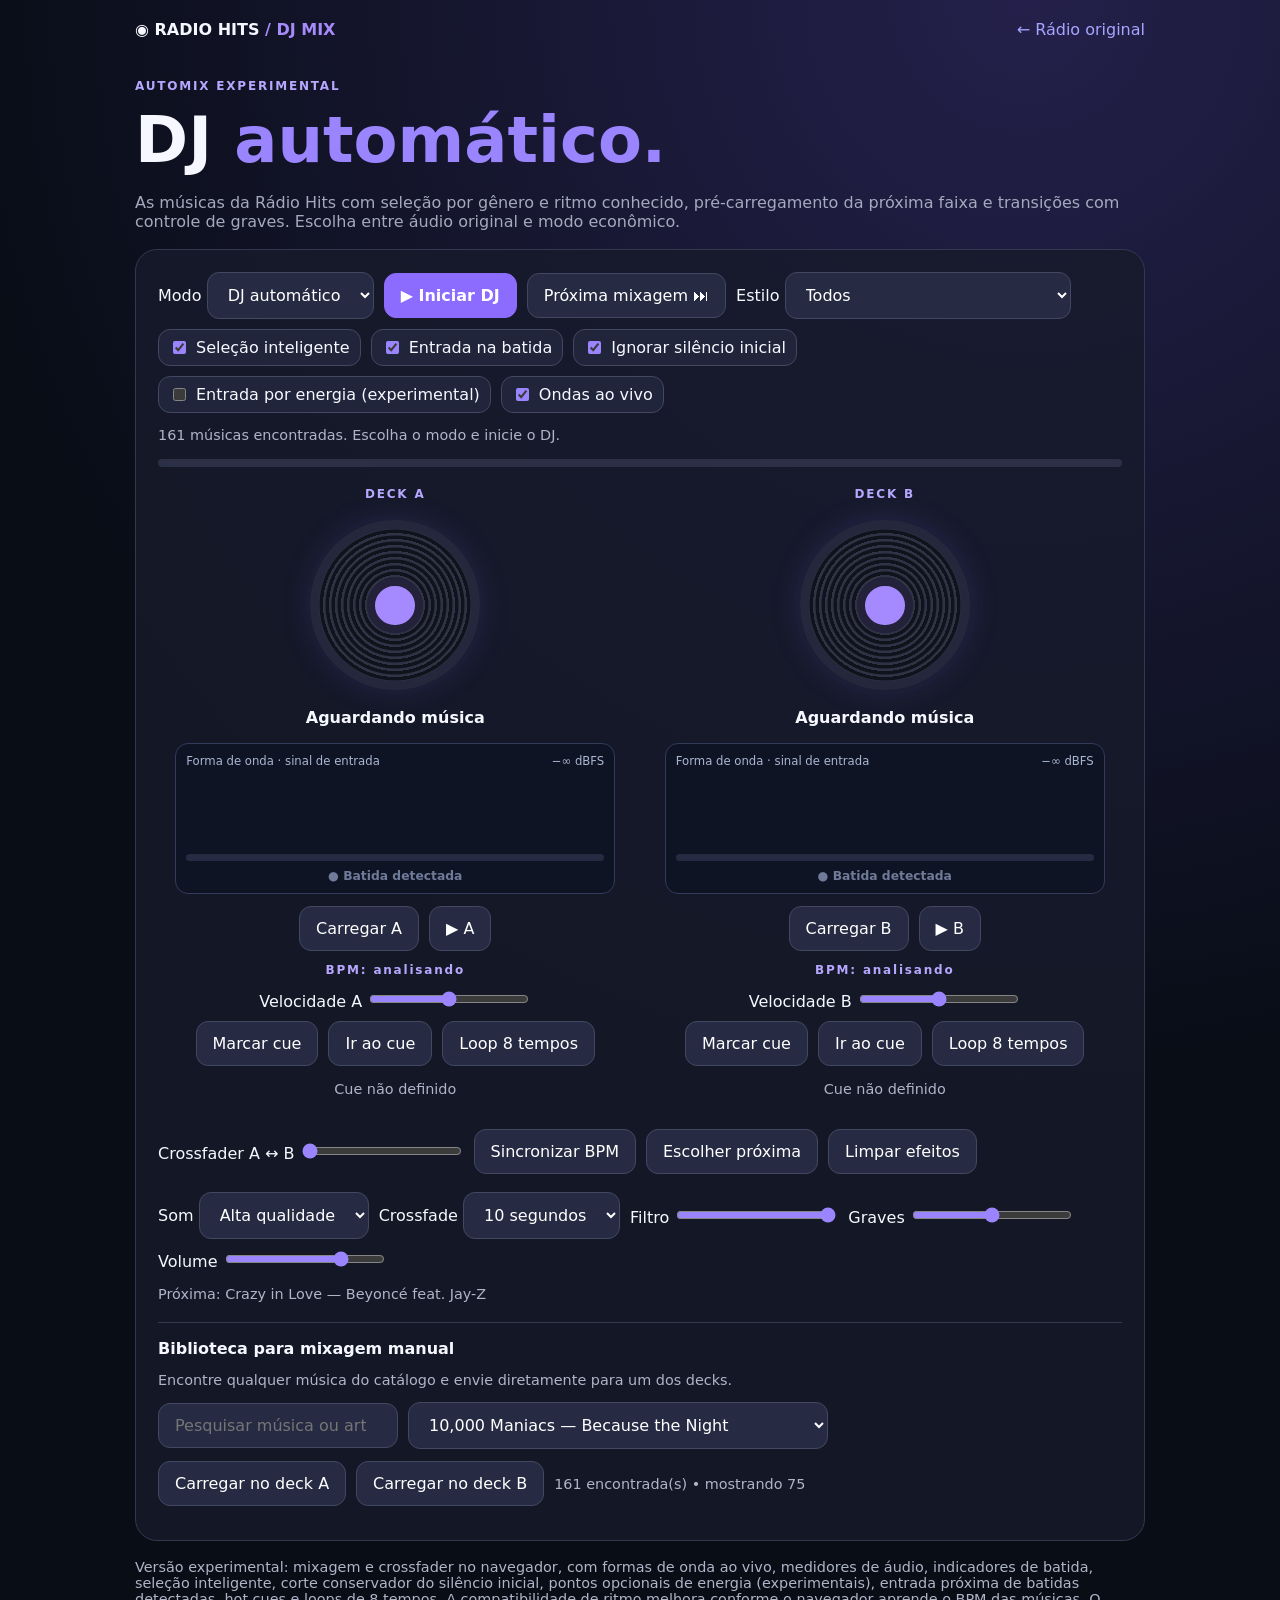
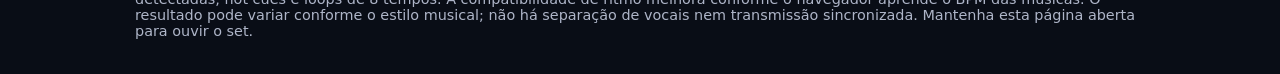
==== commit e2ae8947: "feat(dj): opt-in energy-based automatic cue, safe silence fallback and manual intro preservation" ====
--- a/dj.html
+++ b/dj.html
@@ -1,12 +1,12 @@
 <!doctype html>
 <html lang="pt-BR"><head><meta charset="utf-8"><meta name="viewport" content="width=device-width,initial-scale=1"><meta name="theme-color" content="#0b0e13"><title>DJ Mix | Radio Hits</title><style>
 :root{color-scheme:dark;font-family:system-ui,Arial,sans-serif;background:#090d16;color:#f7f8ff}*{box-sizing:border-box}body{margin:0;background:radial-gradient(circle at 80% 0,#24204b,#090d16 55%);min-height:100vh}header,main{max-width:1050px;margin:auto;padding:20px}header{display:flex;justify-content:space-between;align-items:center;gap:15px}a{color:#a6a5ff;text-decoration:none}h1{font-size:clamp(2rem,6vw,4rem);margin:10px 0}h1 span{color:#9a85ff}.muted{color:#a5a9bd}.panel{background:#171b2bcc;border:1px solid #34384f;border-radius:22px;padding:22px;margin:18px 0}.deckgrid{display:grid;grid-template-columns:1fr 1fr;gap:15px}.deck{min-width:0;text-align:center}.disc{width:min(170px,70%);aspect-ratio:1;border-radius:50%;margin:18px auto;background:repeating-radial-gradient(circle,#11131c 0 3px,#303246 4px 6px);border:9px solid #25283c;display:grid;place-items:center;box-shadow:0 0 30px #7557d733}.disc:after{content:'';background:#a58aff;width:26%;aspect-ratio:1;border-radius:50%;border:8px solid #24223a}.spinning{animation:spin 3s linear infinite}@keyframes spin{to{transform:rotate(360deg)}}button,select,input[type=search]{background:#262b43;color:white;border:1px solid #424861;border-radius:12px;padding:12px 16px;font:inherit}button{cursor:pointer}input[type=search]{min-width:180px;max-width:100%;width:240px}.library{border-top:1px solid #34384f;margin-top:20px;padding-top:16px}.library select{max-width:100%;width:min(420px,100%)}.library .controls{margin:12px 0}@media(max-width:600px){.library select{width:100%}}button.primary{background:#8c6bff;border-color:#8c6bff;color:#fff;font-weight:700}button:disabled{opacity:.5}.controls{display:flex;flex-wrap:wrap;gap:10px;align-items:center}.tag{color:#b7a7ff;font-size:.75rem;font-weight:800;letter-spacing:.15em}.track{overflow-wrap:anywhere;min-height:3em}.meter{height:8px;border-radius:10px;background:#2b3047;overflow:hidden;margin:16px 0}.meter i{display:block;height:100%;width:0;background:linear-gradient(90deg,#8a69ff,#35d9dc);transition:width .2s}.notice{font-size:.9rem;color:#aeb5c8}.scope{margin:14px auto 12px;padding:10px;background:#0f1425;border:1px solid #323b59;border-radius:13px;max-width:440px}.scope-top{display:flex;justify-content:space-between;gap:6px;color:#aab7d2;font-size:.73rem}.scope canvas{display:block;width:100%;height:72px;border-radius:6px;margin:7px 0}.level-meter{height:7px;border-radius:999px;background:#252b42;overflow:hidden}.level-meter i{display:block;width:0;height:100%;background:linear-gradient(90deg,#56c6ca,#a3f5bb,#f0bd58);transition:width .09s linear}.beat-indicator{margin-top:8px;font-size:.77rem;font-weight:700;color:#707b99;transition:color .12s}.beat-indicator.beat-on{color:#a3ffcb;text-shadow:0 0 10px #5aff8f66}.scope[hidden]{display:none!important}@media(prefers-reduced-motion:reduce){.spinning{animation:none}.meter i,.level-meter i,.beat-indicator{transition:none}}.smart-option{display:inline-flex;align-items:center;gap:7px;padding:8px 10px;border:1px solid #424861;border-radius:12px;background:#20253b}.smart-option input{accent-color:#9a85ff}.dj-tag{color:#8ae4dd} .deck:focus-within{outline:1px solid #8d79ed;border-radius:14px}input[type=range]{accent-color:#9a85ff;width:160px}@media(max-width:600px){header,main{padding:14px}.panel{padding:16px}.disc{width:80%}.deckgrid{gap:8px}.track{font-size:.95rem}}
-</style></head><body><header><strong>◉ RADIO HITS <span style="color:#a78bfa">/ DJ MIX</span></strong><a href="./index.html">← Rádio original</a></header><main><div class="tag">AUTOMIX EXPERIMENTAL</div><h1>DJ <span>automático.</span></h1><p class="muted">As músicas da Rádio Hits com seleção por gênero e ritmo conhecido, pré-carregamento da próxima faixa e transições com controle de graves. Escolha entre áudio original e modo econômico.</p><section class="panel"><div class="controls"><label>Modo <select id="mode"><option value="auto">DJ automático</option><option value="manual">DJ manual</option></select></label><button class="primary" id="play">▶ Iniciar DJ</button><button id="skip">Próxima mixagem ⏭</button><label>Estilo <select id="genre"><option value="">Todos</option></select></label><label class="smart-option"><input type="checkbox" id="smart" checked> Seleção inteligente</label><label class="smart-option"><input type="checkbox" id="beatgrid" checked> Entrada na batida</label><label class="smart-option"><input type="checkbox" id="trimintro" checked> Ignorar silêncio inicial</label><label class="smart-option"><input type="checkbox" id="waves" checked> Ondas ao vivo</label></div><p id="status" class="notice" role="status">Carregando catálogo...</p><div class="meter"><i id="progress"></i></div><div class="deckgrid"><div class="deck"><span class="tag">DECK A</span><div class="disc" id="disc0"></div><strong id="title0" class="track">Aguardando música</strong><p id="artist0" class="muted"></p><div class="scope" id="scope0"><div class="scope-top"><span>Forma de onda · sinal de entrada</span><span id="vu0">−∞ dBFS</span></div><canvas id="wave0" width="384" height="72" aria-label="Forma de onda do deck A" role="img"></canvas><div class="level-meter" aria-hidden="true"><i id="level0"></i></div><div class="beat-indicator" id="beat0">● Batida detectada</div></div><div class="controls" style="justify-content:center"><button id="load0">Carregar A</button><button id="cue0">▶ A</button></div><p class="tag" id="bpm0">BPM: analisando</p><label>Velocidade A <input id="rate0" type="range" min="85" max="115" value="100"></label><div class="controls" style="justify-content:center;margin-top:10px"><button id="setcue0">Marcar cue</button><button id="gocue0">Ir ao cue</button><button id="loop0">Loop 8 tempos</button></div><p class="notice" id="cueinfo0">Cue não definido</p></div><div class="deck"><span class="tag">DECK B</span><div class="disc" id="disc1"></div><strong id="title1" class="track">Aguardando música</strong><p id="artist1" class="muted"></p><div class="scope" id="scope1"><div class="scope-top"><span>Forma de onda · sinal de entrada</span><span id="vu1">−∞ dBFS</span></div><canvas id="wave1" width="384" height="72" aria-label="Forma de onda do deck B" role="img"></canvas><div class="level-meter" aria-hidden="true"><i id="level1"></i></div><div class="beat-indicator" id="beat1">● Batida detectada</div></div><div class="controls" style="justify-content:center"><button id="load1">Carregar B</button><button id="cue1">▶ B</button></div><p class="tag" id="bpm1">BPM: analisando</p><label>Velocidade B <input id="rate1" type="range" min="85" max="115" value="100"></label><div class="controls" style="justify-content:center;margin-top:10px"><button id="setcue1">Marcar cue</button><button id="gocue1">Ir ao cue</button><button id="loop1">Loop 8 tempos</button></div><p class="notice" id="cueinfo1">Cue não definido</p></div></div><div class="controls" style="margin:18px 0"><label>Crossfader A ↔ B <input id="cross" type="range" min="0" max="100" value="0"></label><button id="sync">Sincronizar BPM</button><button id="preview">Escolher próxima</button><button id="resetfx">Limpar efeitos</button></div><div class="controls"><label>Som <select id="quality"><option value="original" selected>Alta qualidade</option><option value="light">Econômico</option></select></label><label>Crossfade <select id="fade"><option value="6">6 segundos</option><option value="10" selected>10 segundos</option><option value="16">16 segundos</option></select></label><label>Filtro <input id="filter" type="range" min="800" max="18000" value="18000"></label><label>Graves <input id="bass" type="range" min="-12" max="12" value="0"></label><label>Volume <input id="volume" type="range" min="0" max="100" value="75"></label></div><p class="notice" id="upnext" aria-live="polite">Próxima faixa: aguardando seleção</p>
+</style></head><body><header><strong>◉ RADIO HITS <span style="color:#a78bfa">/ DJ MIX</span></strong><a href="./index.html">← Rádio original</a></header><main><div class="tag">AUTOMIX EXPERIMENTAL</div><h1>DJ <span>automático.</span></h1><p class="muted">As músicas da Rádio Hits com seleção por gênero e ritmo conhecido, pré-carregamento da próxima faixa e transições com controle de graves. Escolha entre áudio original e modo econômico.</p><section class="panel"><div class="controls"><label>Modo <select id="mode"><option value="auto">DJ automático</option><option value="manual">DJ manual</option></select></label><button class="primary" id="play">▶ Iniciar DJ</button><button id="skip">Próxima mixagem ⏭</button><label>Estilo <select id="genre"><option value="">Todos</option></select></label><label class="smart-option"><input type="checkbox" id="smart" checked> Seleção inteligente</label><label class="smart-option"><input type="checkbox" id="beatgrid" checked> Entrada na batida</label><label class="smart-option"><input type="checkbox" id="trimintro" checked> Ignorar silêncio inicial</label><label class="smart-option"><input type="checkbox" id="energycue"> Entrada por energia (experimental)</label><label class="smart-option"><input type="checkbox" id="waves" checked> Ondas ao vivo</label></div><p id="status" class="notice" role="status">Carregando catálogo...</p><div class="meter"><i id="progress"></i></div><div class="deckgrid"><div class="deck"><span class="tag">DECK A</span><div class="disc" id="disc0"></div><strong id="title0" class="track">Aguardando música</strong><p id="artist0" class="muted"></p><div class="scope" id="scope0"><div class="scope-top"><span>Forma de onda · sinal de entrada</span><span id="vu0">−∞ dBFS</span></div><canvas id="wave0" width="384" height="72" aria-label="Forma de onda do deck A" role="img"></canvas><div class="level-meter" aria-hidden="true"><i id="level0"></i></div><div class="beat-indicator" id="beat0">● Batida detectada</div></div><div class="controls" style="justify-content:center"><button id="load0">Carregar A</button><button id="cue0">▶ A</button></div><p class="tag" id="bpm0">BPM: analisando</p><label>Velocidade A <input id="rate0" type="range" min="85" max="115" value="100"></label><div class="controls" style="justify-content:center;margin-top:10px"><button id="setcue0">Marcar cue</button><button id="gocue0">Ir ao cue</button><button id="loop0">Loop 8 tempos</button></div><p class="notice" id="cueinfo0">Cue não definido</p></div><div class="deck"><span class="tag">DECK B</span><div class="disc" id="disc1"></div><strong id="title1" class="track">Aguardando música</strong><p id="artist1" class="muted"></p><div class="scope" id="scope1"><div class="scope-top"><span>Forma de onda · sinal de entrada</span><span id="vu1">−∞ dBFS</span></div><canvas id="wave1" width="384" height="72" aria-label="Forma de onda do deck B" role="img"></canvas><div class="level-meter" aria-hidden="true"><i id="level1"></i></div><div class="beat-indicator" id="beat1">● Batida detectada</div></div><div class="controls" style="justify-content:center"><button id="load1">Carregar B</button><button id="cue1">▶ B</button></div><p class="tag" id="bpm1">BPM: analisando</p><label>Velocidade B <input id="rate1" type="range" min="85" max="115" value="100"></label><div class="controls" style="justify-content:center;margin-top:10px"><button id="setcue1">Marcar cue</button><button id="gocue1">Ir ao cue</button><button id="loop1">Loop 8 tempos</button></div><p class="notice" id="cueinfo1">Cue não definido</p></div></div><div class="controls" style="margin:18px 0"><label>Crossfader A ↔ B <input id="cross" type="range" min="0" max="100" value="0"></label><button id="sync">Sincronizar BPM</button><button id="preview">Escolher próxima</button><button id="resetfx">Limpar efeitos</button></div><div class="controls"><label>Som <select id="quality"><option value="original" selected>Alta qualidade</option><option value="light">Econômico</option></select></label><label>Crossfade <select id="fade"><option value="6">6 segundos</option><option value="10" selected>10 segundos</option><option value="16">16 segundos</option></select></label><label>Filtro <input id="filter" type="range" min="800" max="18000" value="18000"></label><label>Graves <input id="bass" type="range" min="-12" max="12" value="0"></label><label>Volume <input id="volume" type="range" min="0" max="100" value="75"></label></div><p class="notice" id="upnext" aria-live="polite">Próxima faixa: aguardando seleção</p>
 <div class="library"><strong>Biblioteca para mixagem manual</strong>
 <p class="notice">Encontre qualquer música do catálogo e envie diretamente para um dos decks.</p>
 <div class="controls"><input type="search" id="search" placeholder="Pesquisar música ou artista…" aria-label="Buscar música"><select id="choose" aria-label="Música selecionada"></select></div>
 <div class="controls"><button id="send0">Carregar no deck A</button><button id="send1">Carregar no deck B</button><span class="notice" id="matchcount"></span></div>
-</div></section><p class="notice">Versão experimental: mixagem e crossfader no navegador, com formas de onda ao vivo, medidores de áudio, indicadores de batida, seleção inteligente, corte conservador do silêncio inicial, entrada próxima de batidas detectadas, hot cues e loops de 8 tempos. A compatibilidade de ritmo melhora conforme o navegador aprende o BPM das músicas. O resultado pode variar conforme o estilo musical; não há separação de vocais nem transmissão sincronizada. Mantenha esta página aberta para ouvir o set.</p></main><script>
+</div></section><p class="notice">Versão experimental: mixagem e crossfader no navegador, com formas de onda ao vivo, medidores de áudio, indicadores de batida, seleção inteligente, corte conservador do silêncio inicial, pontos opcionais de energia (experimentais), entrada próxima de batidas detectadas, hot cues e loops de 8 tempos. A compatibilidade de ritmo melhora conforme o navegador aprende o BPM das músicas. O resultado pode variar conforme o estilo musical; não há separação de vocais nem transmissão sincronizada. Mantenha esta página aberta para ouvir o set.</p></main><script>
 
 'use strict';
 (()=>{
@@ -19,8 +19,12 @@
 const status=t=>$('status').textContent=t;
 const manual=()=>$('mode').value==='manual';
 function introSeconds(track){
- const seconds=Number(track?.djIntroSec);
- return !manual()&&$('trimintro').checked&&Number.isFinite(seconds)&&seconds>=.7&&seconds<=8?seconds:0;
+ if(manual())return 0;
+ // Deliberately opt-in: energy changes can skip an artistic intro.
+ const energy=Number(track?.djEnergyCueSec);
+ if($('energycue').checked&&Number.isFinite(energy)&&energy>=4&&energy<=24)return energy;
+ const silence=Number(track?.djIntroSec);
+ return $('trimintro').checked&&Number.isFinite(silence)&&silence>=.7&&silence<=8?silence:0;
 }
 function applyIntro(c){
  if(!c?.autoIntro||manual()||c.el.readyState<1)return;
@@ -80,7 +84,8 @@
  const bpm=queued&&bpmKnowledge[queued.id],c=channels[active]?.track;
  const reason=queued&&c?.genre===queued.genre?' • mesmo estilo':bpm?' • ritmo conhecido':'';
  const intro=queued?introSeconds(queued):0;
- $('upnext').textContent=queued?'Próxima: '+queued.title+' — '+(queued.artist||'Artista desconhecido')+(bpm?' • ≈'+bpm+' BPM':'')+reason+(intro>0?' • entrada '+intro.toFixed(1)+'s':''):'Próxima faixa indisponível';
+ const cueKind=queued&&$('energycue').checked&&Number(queued.djEnergyCueSec)>=4?' • energia':'';
+ $('upnext').textContent=queued?'Próxima: '+queued.title+' — '+(queued.artist||'Artista desconhecido')+(bpm?' • ≈'+bpm+' BPM':'')+reason+(intro>0?' • entrada '+intro.toFixed(1)+'s'+cueKind:''):'Próxima faixa indisponível';
  preloadNext();
 }
 function init(){
@@ -297,7 +302,7 @@
 $('preview').onclick=()=>{if(!pool.length)return;prepareNext();status('Nova próxima faixa selecionada.');};
 $('smart').onchange=()=>{prepareNext();status($('smart').checked?'Seleção inteligente ativada.':'Seleção aleatória ativada.');};
 $('beatgrid').onchange=()=>{status($('beatgrid').checked?'Entrada na batida ativada para ritmos confiáveis.':'Entrada imediata sem alinhamento de batidas.');};
-$('trimintro').onchange=()=>{
+function refreshAutoIntro(){
  if(channels.length&&!manual()&&!mixing&&queued){
   const c=channels[1-active];
   if(c?.track?.id===queued.id&&c.el.paused){
@@ -306,9 +311,17 @@
    else if(c.autoIntroApplied){try{c.el.currentTime=0;}catch(e){}c.autoIntroApplied=false;}
   }
  }
- status($('trimintro').checked?'Detecção de silêncio inicial ativada.':'Introduções completas ativadas.');
  const intro=queued?introSeconds(queued):0;
- if(queued)$('upnext').textContent='Próxima: '+queued.title+(intro?' • entrada '+intro.toFixed(1)+'s':' • desde o início');
+ const kind=$('energycue').checked&&Number(queued?.djEnergyCueSec)>=4?' • energia':'';
+ if(queued)$('upnext').textContent='Próxima: '+queued.title+(intro?' • entrada '+intro.toFixed(1)+'s'+kind:' • desde o início');
+}
+$('trimintro').onchange=()=>{
+ refreshAutoIntro();
+ status($('trimintro').checked?'Silêncio inicial: corte conservador ativado.':'Silêncio inicial: tocar completo (exceto energia opcional).');
+};
+$('energycue').onchange=()=>{
+ refreshAutoIntro();
+ status($('energycue').checked?'Entrada experimental por energia ativada (pode pular introduções).':'Entrada por energia desligada; introduções preservadas.');
 };
 $('waves').onchange=()=>{[0,1].forEach(i=>$('scope'+i).hidden=!$('waves').checked);status($('waves').checked?'Visualização ao vivo ativada.':'Visualização desligada para economizar bateria.');};
 $('quality').onchange=()=>{
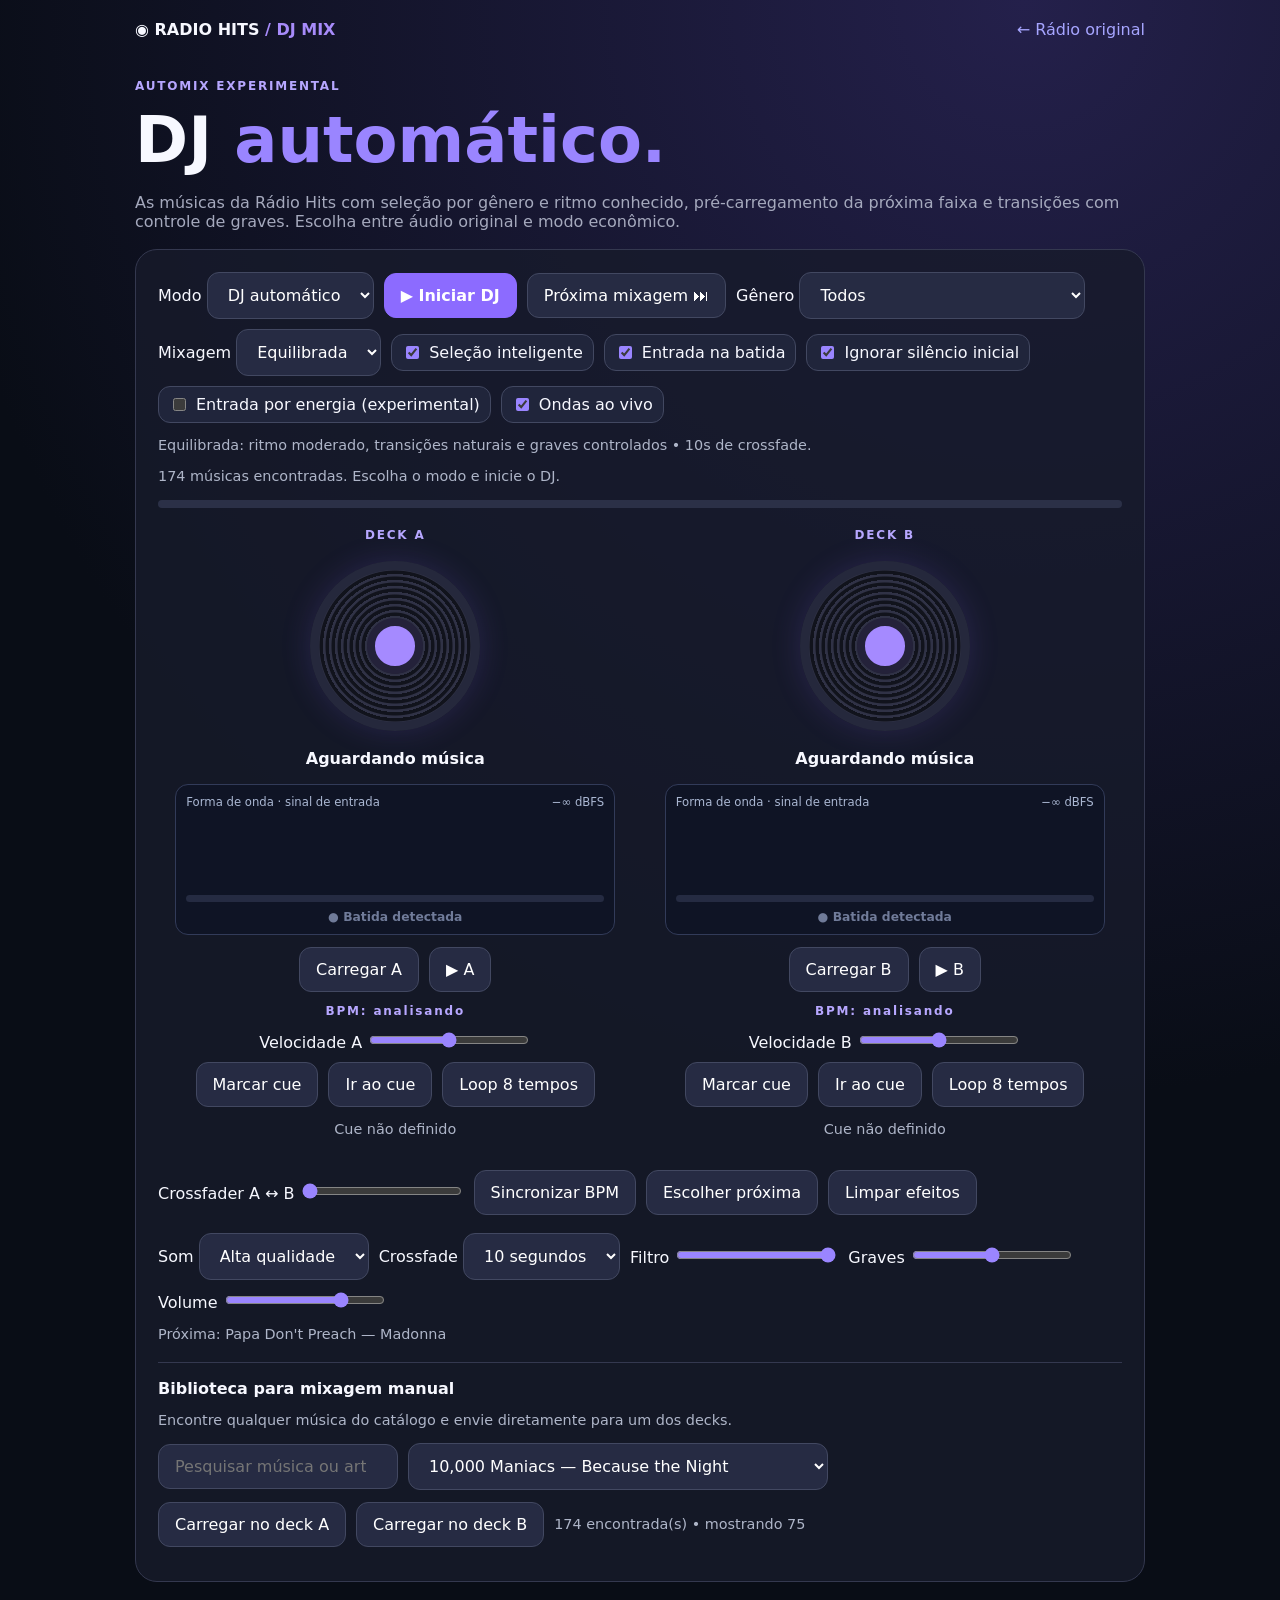
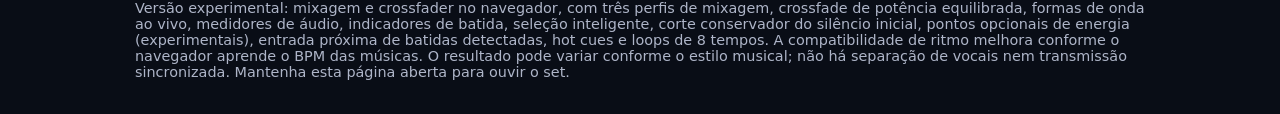
==== commit 8b91d49d: "feat(dj): smooth, balanced and energetic automix presets with equal-power fades" ====
--- a/dj.html
+++ b/dj.html
@@ -1,12 +1,12 @@
 <!doctype html>
 <html lang="pt-BR"><head><meta charset="utf-8"><meta name="viewport" content="width=device-width,initial-scale=1"><meta name="theme-color" content="#0b0e13"><title>DJ Mix | Radio Hits</title><style>
 :root{color-scheme:dark;font-family:system-ui,Arial,sans-serif;background:#090d16;color:#f7f8ff}*{box-sizing:border-box}body{margin:0;background:radial-gradient(circle at 80% 0,#24204b,#090d16 55%);min-height:100vh}header,main{max-width:1050px;margin:auto;padding:20px}header{display:flex;justify-content:space-between;align-items:center;gap:15px}a{color:#a6a5ff;text-decoration:none}h1{font-size:clamp(2rem,6vw,4rem);margin:10px 0}h1 span{color:#9a85ff}.muted{color:#a5a9bd}.panel{background:#171b2bcc;border:1px solid #34384f;border-radius:22px;padding:22px;margin:18px 0}.deckgrid{display:grid;grid-template-columns:1fr 1fr;gap:15px}.deck{min-width:0;text-align:center}.disc{width:min(170px,70%);aspect-ratio:1;border-radius:50%;margin:18px auto;background:repeating-radial-gradient(circle,#11131c 0 3px,#303246 4px 6px);border:9px solid #25283c;display:grid;place-items:center;box-shadow:0 0 30px #7557d733}.disc:after{content:'';background:#a58aff;width:26%;aspect-ratio:1;border-radius:50%;border:8px solid #24223a}.spinning{animation:spin 3s linear infinite}@keyframes spin{to{transform:rotate(360deg)}}button,select,input[type=search]{background:#262b43;color:white;border:1px solid #424861;border-radius:12px;padding:12px 16px;font:inherit}button{cursor:pointer}input[type=search]{min-width:180px;max-width:100%;width:240px}.library{border-top:1px solid #34384f;margin-top:20px;padding-top:16px}.library select{max-width:100%;width:min(420px,100%)}.library .controls{margin:12px 0}@media(max-width:600px){.library select{width:100%}}button.primary{background:#8c6bff;border-color:#8c6bff;color:#fff;font-weight:700}button:disabled{opacity:.5}.controls{display:flex;flex-wrap:wrap;gap:10px;align-items:center}.tag{color:#b7a7ff;font-size:.75rem;font-weight:800;letter-spacing:.15em}.track{overflow-wrap:anywhere;min-height:3em}.meter{height:8px;border-radius:10px;background:#2b3047;overflow:hidden;margin:16px 0}.meter i{display:block;height:100%;width:0;background:linear-gradient(90deg,#8a69ff,#35d9dc);transition:width .2s}.notice{font-size:.9rem;color:#aeb5c8}.scope{margin:14px auto 12px;padding:10px;background:#0f1425;border:1px solid #323b59;border-radius:13px;max-width:440px}.scope-top{display:flex;justify-content:space-between;gap:6px;color:#aab7d2;font-size:.73rem}.scope canvas{display:block;width:100%;height:72px;border-radius:6px;margin:7px 0}.level-meter{height:7px;border-radius:999px;background:#252b42;overflow:hidden}.level-meter i{display:block;width:0;height:100%;background:linear-gradient(90deg,#56c6ca,#a3f5bb,#f0bd58);transition:width .09s linear}.beat-indicator{margin-top:8px;font-size:.77rem;font-weight:700;color:#707b99;transition:color .12s}.beat-indicator.beat-on{color:#a3ffcb;text-shadow:0 0 10px #5aff8f66}.scope[hidden]{display:none!important}@media(prefers-reduced-motion:reduce){.spinning{animation:none}.meter i,.level-meter i,.beat-indicator{transition:none}}.smart-option{display:inline-flex;align-items:center;gap:7px;padding:8px 10px;border:1px solid #424861;border-radius:12px;background:#20253b}.smart-option input{accent-color:#9a85ff}.dj-tag{color:#8ae4dd} .deck:focus-within{outline:1px solid #8d79ed;border-radius:14px}input[type=range]{accent-color:#9a85ff;width:160px}@media(max-width:600px){header,main{padding:14px}.panel{padding:16px}.disc{width:80%}.deckgrid{gap:8px}.track{font-size:.95rem}}
-</style></head><body><header><strong>◉ RADIO HITS <span style="color:#a78bfa">/ DJ MIX</span></strong><a href="./index.html">← Rádio original</a></header><main><div class="tag">AUTOMIX EXPERIMENTAL</div><h1>DJ <span>automático.</span></h1><p class="muted">As músicas da Rádio Hits com seleção por gênero e ritmo conhecido, pré-carregamento da próxima faixa e transições com controle de graves. Escolha entre áudio original e modo econômico.</p><section class="panel"><div class="controls"><label>Modo <select id="mode"><option value="auto">DJ automático</option><option value="manual">DJ manual</option></select></label><button class="primary" id="play">▶ Iniciar DJ</button><button id="skip">Próxima mixagem ⏭</button><label>Estilo <select id="genre"><option value="">Todos</option></select></label><label class="smart-option"><input type="checkbox" id="smart" checked> Seleção inteligente</label><label class="smart-option"><input type="checkbox" id="beatgrid" checked> Entrada na batida</label><label class="smart-option"><input type="checkbox" id="trimintro" checked> Ignorar silêncio inicial</label><label class="smart-option"><input type="checkbox" id="energycue"> Entrada por energia (experimental)</label><label class="smart-option"><input type="checkbox" id="waves" checked> Ondas ao vivo</label></div><p id="status" class="notice" role="status">Carregando catálogo...</p><div class="meter"><i id="progress"></i></div><div class="deckgrid"><div class="deck"><span class="tag">DECK A</span><div class="disc" id="disc0"></div><strong id="title0" class="track">Aguardando música</strong><p id="artist0" class="muted"></p><div class="scope" id="scope0"><div class="scope-top"><span>Forma de onda · sinal de entrada</span><span id="vu0">−∞ dBFS</span></div><canvas id="wave0" width="384" height="72" aria-label="Forma de onda do deck A" role="img"></canvas><div class="level-meter" aria-hidden="true"><i id="level0"></i></div><div class="beat-indicator" id="beat0">● Batida detectada</div></div><div class="controls" style="justify-content:center"><button id="load0">Carregar A</button><button id="cue0">▶ A</button></div><p class="tag" id="bpm0">BPM: analisando</p><label>Velocidade A <input id="rate0" type="range" min="85" max="115" value="100"></label><div class="controls" style="justify-content:center;margin-top:10px"><button id="setcue0">Marcar cue</button><button id="gocue0">Ir ao cue</button><button id="loop0">Loop 8 tempos</button></div><p class="notice" id="cueinfo0">Cue não definido</p></div><div class="deck"><span class="tag">DECK B</span><div class="disc" id="disc1"></div><strong id="title1" class="track">Aguardando música</strong><p id="artist1" class="muted"></p><div class="scope" id="scope1"><div class="scope-top"><span>Forma de onda · sinal de entrada</span><span id="vu1">−∞ dBFS</span></div><canvas id="wave1" width="384" height="72" aria-label="Forma de onda do deck B" role="img"></canvas><div class="level-meter" aria-hidden="true"><i id="level1"></i></div><div class="beat-indicator" id="beat1">● Batida detectada</div></div><div class="controls" style="justify-content:center"><button id="load1">Carregar B</button><button id="cue1">▶ B</button></div><p class="tag" id="bpm1">BPM: analisando</p><label>Velocidade B <input id="rate1" type="range" min="85" max="115" value="100"></label><div class="controls" style="justify-content:center;margin-top:10px"><button id="setcue1">Marcar cue</button><button id="gocue1">Ir ao cue</button><button id="loop1">Loop 8 tempos</button></div><p class="notice" id="cueinfo1">Cue não definido</p></div></div><div class="controls" style="margin:18px 0"><label>Crossfader A ↔ B <input id="cross" type="range" min="0" max="100" value="0"></label><button id="sync">Sincronizar BPM</button><button id="preview">Escolher próxima</button><button id="resetfx">Limpar efeitos</button></div><div class="controls"><label>Som <select id="quality"><option value="original" selected>Alta qualidade</option><option value="light">Econômico</option></select></label><label>Crossfade <select id="fade"><option value="6">6 segundos</option><option value="10" selected>10 segundos</option><option value="16">16 segundos</option></select></label><label>Filtro <input id="filter" type="range" min="800" max="18000" value="18000"></label><label>Graves <input id="bass" type="range" min="-12" max="12" value="0"></label><label>Volume <input id="volume" type="range" min="0" max="100" value="75"></label></div><p class="notice" id="upnext" aria-live="polite">Próxima faixa: aguardando seleção</p>
+</style></head><body><header><strong>◉ RADIO HITS <span style="color:#a78bfa">/ DJ MIX</span></strong><a href="./index.html">← Rádio original</a></header><main><div class="tag">AUTOMIX EXPERIMENTAL</div><h1>DJ <span id="headline">automático.</span></h1><p class="muted">As músicas da Rádio Hits com seleção por gênero e ritmo conhecido, pré-carregamento da próxima faixa e transições com controle de graves. Escolha entre áudio original e modo econômico.</p><section class="panel"><div class="controls"><label>Modo <select id="mode"><option value="auto">DJ automático</option><option value="manual">DJ manual</option></select></label><button class="primary" id="play">▶ Iniciar DJ</button><button id="skip">Próxima mixagem ⏭</button><label>Gênero <select id="genre"><option value="">Todos</option></select></label><label>Mixagem <select id="mixstyle"><option value="suave">Suave</option><option value="equilibrada" selected>Equilibrada</option><option value="energetica">Energética</option></select></label><label class="smart-option"><input type="checkbox" id="smart" checked> Seleção inteligente</label><label class="smart-option"><input type="checkbox" id="beatgrid" checked> Entrada na batida</label><label class="smart-option"><input type="checkbox" id="trimintro" checked> Ignorar silêncio inicial</label><label class="smart-option"><input type="checkbox" id="energycue"> Entrada por energia (experimental)</label><label class="smart-option"><input type="checkbox" id="waves" checked> Ondas ao vivo</label></div><p id="styleinfo" class="notice" aria-live="polite">Equilibrada: transição de 10s, ritmo moderado e graves controlados.</p><p id="status" class="notice" role="status">Carregando catálogo...</p><div class="meter"><i id="progress"></i></div><div class="deckgrid"><div class="deck"><span class="tag">DECK A</span><div class="disc" id="disc0"></div><strong id="title0" class="track">Aguardando música</strong><p id="artist0" class="muted"></p><div class="scope" id="scope0"><div class="scope-top"><span>Forma de onda · sinal de entrada</span><span id="vu0">−∞ dBFS</span></div><canvas id="wave0" width="384" height="72" aria-label="Forma de onda do deck A" role="img"></canvas><div class="level-meter" aria-hidden="true"><i id="level0"></i></div><div class="beat-indicator" id="beat0">● Batida detectada</div></div><div class="controls" style="justify-content:center"><button id="load0">Carregar A</button><button id="cue0">▶ A</button></div><p class="tag" id="bpm0">BPM: analisando</p><label>Velocidade A <input id="rate0" type="range" min="85" max="115" value="100"></label><div class="controls" style="justify-content:center;margin-top:10px"><button id="setcue0">Marcar cue</button><button id="gocue0">Ir ao cue</button><button id="loop0">Loop 8 tempos</button></div><p class="notice" id="cueinfo0">Cue não definido</p></div><div class="deck"><span class="tag">DECK B</span><div class="disc" id="disc1"></div><strong id="title1" class="track">Aguardando música</strong><p id="artist1" class="muted"></p><div class="scope" id="scope1"><div class="scope-top"><span>Forma de onda · sinal de entrada</span><span id="vu1">−∞ dBFS</span></div><canvas id="wave1" width="384" height="72" aria-label="Forma de onda do deck B" role="img"></canvas><div class="level-meter" aria-hidden="true"><i id="level1"></i></div><div class="beat-indicator" id="beat1">● Batida detectada</div></div><div class="controls" style="justify-content:center"><button id="load1">Carregar B</button><button id="cue1">▶ B</button></div><p class="tag" id="bpm1">BPM: analisando</p><label>Velocidade B <input id="rate1" type="range" min="85" max="115" value="100"></label><div class="controls" style="justify-content:center;margin-top:10px"><button id="setcue1">Marcar cue</button><button id="gocue1">Ir ao cue</button><button id="loop1">Loop 8 tempos</button></div><p class="notice" id="cueinfo1">Cue não definido</p></div></div><div class="controls" style="margin:18px 0"><label>Crossfader A ↔ B <input id="cross" type="range" min="0" max="100" value="0"></label><button id="sync">Sincronizar BPM</button><button id="preview">Escolher próxima</button><button id="resetfx">Limpar efeitos</button></div><div class="controls"><label>Som <select id="quality"><option value="original" selected>Alta qualidade</option><option value="light">Econômico</option></select></label><label>Crossfade <select id="fade"><option value="6">6 segundos</option><option value="10" selected>10 segundos</option><option value="16">16 segundos</option></select></label><label>Filtro <input id="filter" type="range" min="800" max="18000" value="18000"></label><label>Graves <input id="bass" type="range" min="-12" max="12" value="0"></label><label>Volume <input id="volume" type="range" min="0" max="100" value="75"></label></div><p class="notice" id="upnext" aria-live="polite">Próxima faixa: aguardando seleção</p>
 <div class="library"><strong>Biblioteca para mixagem manual</strong>
 <p class="notice">Encontre qualquer música do catálogo e envie diretamente para um dos decks.</p>
 <div class="controls"><input type="search" id="search" placeholder="Pesquisar música ou artista…" aria-label="Buscar música"><select id="choose" aria-label="Música selecionada"></select></div>
 <div class="controls"><button id="send0">Carregar no deck A</button><button id="send1">Carregar no deck B</button><span class="notice" id="matchcount"></span></div>
-</div></section><p class="notice">Versão experimental: mixagem e crossfader no navegador, com formas de onda ao vivo, medidores de áudio, indicadores de batida, seleção inteligente, corte conservador do silêncio inicial, pontos opcionais de energia (experimentais), entrada próxima de batidas detectadas, hot cues e loops de 8 tempos. A compatibilidade de ritmo melhora conforme o navegador aprende o BPM das músicas. O resultado pode variar conforme o estilo musical; não há separação de vocais nem transmissão sincronizada. Mantenha esta página aberta para ouvir o set.</p></main><script>
+</div></section><p class="notice">Versão experimental: mixagem e crossfader no navegador, com três perfis de mixagem, crossfade de potência equilibrada, formas de onda ao vivo, medidores de áudio, indicadores de batida, seleção inteligente, corte conservador do silêncio inicial, pontos opcionais de energia (experimentais), entrada próxima de batidas detectadas, hot cues e loops de 8 tempos. A compatibilidade de ritmo melhora conforme o navegador aprende o BPM das músicas. O resultado pode variar conforme o estilo musical; não há separação de vocais nem transmissão sincronizada. Mantenha esta página aberta para ouvir o set.</p></main><script>
 
 'use strict';
 (()=>{
@@ -18,6 +18,29 @@
 function remember(t){if(!t)return;history.push({id:t.id,artist:(t.artist||'').toLowerCase()});if(history.length>16)history.shift();}
 const status=t=>$('status').textContent=t;
 const manual=()=>$('mode').value==='manual';
+const MIX_STYLES=Object.freeze({
+ suave:{name:'Suave',fade:16,tempoLimit:.03,genreBonus:2.6,bassCut:3,maxBeatWait:300},
+ equilibrada:{name:'Equilibrada',fade:10,tempoLimit:.06,genreBonus:1.8,bassCut:6,maxBeatWait:700},
+ energetica:{name:'Energética',fade:6,tempoLimit:.08,genreBonus:1.4,bassCut:8,maxBeatWait:900}
+});
+function mixStyle(){return MIX_STYLES[$('mixstyle').value]||MIX_STYLES.equilibrada;}
+function mixStyleDescription(){
+ const p=mixStyle();
+ const desc={
+  suave:'transições longas, troca gradual de graves e ritmos próximos',
+  equilibrada:'ritmo moderado, transições naturais e graves controlados',
+  energetica:'transições rápidas, batidas em destaque e graves mais definidos'
+ }[$('mixstyle').value]||'transições equilibradas';
+ return p.name+': '+desc+' • '+$('fade').value+'s de crossfade.';
+}
+function refreshStyleInfo(){$('styleinfo').textContent=mixStyleDescription();}
+function setStyle(value){
+ const p=MIX_STYLES[value]||MIX_STYLES.equilibrada;
+ $('mixstyle').value=value in MIX_STYLES?value:'equilibrada';
+ $('fade').value=String(p.fade);
+ refreshStyleInfo();
+ try{localStorage.setItem('radiohits-dj-style-v1',$('mixstyle').value);}catch(e){}
+}
 function introSeconds(track){
  if(manual())return 0;
  // Deliberately opt-in: energy changes can skip an artistic intro.
@@ -59,15 +82,23 @@
  if(!candidates.length)candidates=pool;
  if(!$('smart').checked)return candidates[Math.floor(Math.random()*candidates.length)];
  const currentBpm=channels[active]?.bpm||bpmKnowledge[current?.id];
+ const profile=mixStyle();
  const scored=candidates.map(t=>{
   let weight=3;
-  if(current?.genre&&t.genre===current.genre)weight+=5;
+  if(current?.genre&&t.genre===current.genre)weight*=profile.genreBonus;
   if(current?.artist&&t.artist&&current.artist.toLowerCase()===t.artist.toLowerCase())weight*=.2;
   if(history.slice(-5).some(x=>x.artist===(t.artist||'').toLowerCase()))weight*=.5;
   const other=bpmKnowledge[t.id];
   if(currentBpm&&other){
    const ratio=Math.abs(Math.log(currentBpm/other));
-   weight*=ratio<.045?3:ratio<.09?2:ratio<.14?1.25:.5;
+   const close=ratio<.045,related=ratio<.10;
+   weight*=profile===MIX_STYLES.suave?(close?4:related?2.5:.35)
+          :profile===MIX_STYLES.energetica?(close?2:related?1.65:.75)
+          :(close?3:related?2:ratio<.14?1.25:.5);
+  }
+  if(other){
+   if(profile===MIX_STYLES.suave&&other>=75&&other<=112)weight*=1.3;
+   if(profile===MIX_STYLES.energetica&&other>=110&&other<=155)weight*=1.45;
   }
   return{t,weight:Math.max(.05,weight)};
  });
@@ -153,7 +184,12 @@
 }
 let lastDrawTime=0;
 function drawMeters(timestamp){
- if(typeof requestAnimationFrame==='function')requestAnimationFrame(drawMeters);
+ try{
+ const previous=localStorage.getItem('radiohits-dj-style-v1');
+ if(previous&&MIX_STYLES[previous])setStyle(previous);
+ else refreshStyleInfo();
+}catch(e){refreshStyleInfo();}
+if(typeof requestAnimationFrame==='function')requestAnimationFrame(drawMeters);
  if(!$('waves').checked||!ctx||!channels.length||document.hidden||timestamp-lastDrawTime<75)return;
  lastDrawTime=timestamp;
  channels.forEach((c,i)=>{
@@ -216,7 +252,7 @@
  const delayMs=Math.max(0,(nextBeat-el.currentTime)/Math.max(.7,el.playbackRate)*1000);
  const remaining=(el.duration-el.currentTime)/Math.max(.7,el.playbackRate);
  // Never hold a transition past the outgoing track's safe ending.
- return Number.isFinite(remaining)&&remaining<Number($('fade').value)+delayMs/1000+.6?0:delayMs<=900?delayMs:0;
+ return Number.isFinite(remaining)&&remaining<Number($('fade').value)+delayMs/1000+.6?0:delayMs<=mixStyle().maxBeatWait?delayMs:0;
 }
 async function next(){
  if(!playing||mixing)return;
@@ -229,7 +265,8 @@
  const aBpm=a.bpm||bpmKnowledge[a.track?.id],bBpm=b.bpm||bpmKnowledge[b.track?.id];
  if($('smart').checked&&aBpm&&bBpm){
   const ratio=aBpm*a.el.playbackRate/bBpm;
-  if(ratio>=.94&&ratio<=1.06){b.el.playbackRate=ratio;$('rate'+to).value=Math.round(ratio*100);}
+  const limit=mixStyle().tempoLimit;
+  if(ratio>=1-limit&&ratio<=1+limit){b.el.playbackRate=ratio;$('rate'+to).value=Math.round(ratio*100);}
  }
  const delayMs=nextBeatDelayMs(a);
  const beginBlend=async()=>{
@@ -249,12 +286,17 @@
   const seconds=Number.isFinite(available)?Math.max(.55,Math.min(Number($('fade').value),available-.1)):Number($('fade').value);
   a.gain.gain.cancelScheduledValues(now);b.gain.gain.cancelScheduledValues(now);
   a.gain.gain.setValueAtTime(a.gain.gain.value,now);b.gain.gain.setValueAtTime(0,now);
-  a.gain.gain.linearRampToValueAtTime(0,now+seconds);
-  b.gain.gain.linearRampToValueAtTime(1,now+seconds);
+  // Equal-power (cos/sin) avoids a volume dip halfway through the fade.
+  for(let step=1;step<=12;step++){
+   const progress=step/12,at=now+seconds*progress;
+   a.gain.gain.linearRampToValueAtTime(Math.cos(progress*Math.PI/2),at);
+   b.gain.gain.linearRampToValueAtTime(Math.sin(progress*Math.PI/2),at);
+  }
   if($('smart').checked){
    a.bass.gain.cancelScheduledValues(now);b.bass.gain.cancelScheduledValues(now);
-   a.bass.gain.setValueAtTime(baseBass,now);b.bass.gain.setValueAtTime(baseBass-6,now);
-   a.bass.gain.linearRampToValueAtTime(baseBass-5,now+seconds*.65);
+   const cut=mixStyle().bassCut;
+   a.bass.gain.setValueAtTime(baseBass,now);b.bass.gain.setValueAtTime(baseBass-cut,now);
+   a.bass.gain.linearRampToValueAtTime(baseBass-cut*.85,now+seconds*.65);
    b.bass.gain.linearRampToValueAtTime(baseBass,now+seconds*.7);
    a.bass.gain.linearRampToValueAtTime(baseBass,now+seconds);
   }
@@ -282,6 +324,7 @@
   channels.forEach((c,i)=>{if(i!==active&&c.el.paused&&c.autoIntroApplied){try{c.el.currentTime=0;}catch(e){}c.autoIntroApplied=false;c.autoIntro=0;}});
   setCross($('cross').value);
  }else{channels[1-active].el.pause();channels[active].gain.gain.value=1;channels[1-active].gain.gain.value=0;$('cross').value=active?100:0;}}
+ $('headline').textContent=manual()?'manual.':'automático.';
  status(manual()?'Modo manual: controle os dois decks.':'Modo automático: transições programadas.');visuals();
 };
 $('genre').onchange=()=>{makePool();renderLibrary();queued=null;prepareNext();if(playing){stop();channels.forEach(c=>c.track=null);start();}};
@@ -301,6 +344,12 @@
 });
 $('preview').onclick=()=>{if(!pool.length)return;prepareNext();status('Nova próxima faixa selecionada.');};
 $('smart').onchange=()=>{prepareNext();status($('smart').checked?'Seleção inteligente ativada.':'Seleção aleatória ativada.');};
+$('mixstyle').onchange=()=>{
+ setStyle($('mixstyle').value);
+ if(!manual()&&!mixing){prepareNext();status('Mixagem '+mixStyle().name+' selecionada.');}
+ else status('Perfil '+mixStyle().name+' preparado para o DJ automático.');
+};
+$('fade').onchange=refreshStyleInfo;
 $('beatgrid').onchange=()=>{status($('beatgrid').checked?'Entrada na batida ativada para ritmos confiáveis.':'Entrada imediata sem alinhamento de batidas.');};
 function refreshAutoIntro(){
  if(channels.length&&!manual()&&!mixing&&queued){
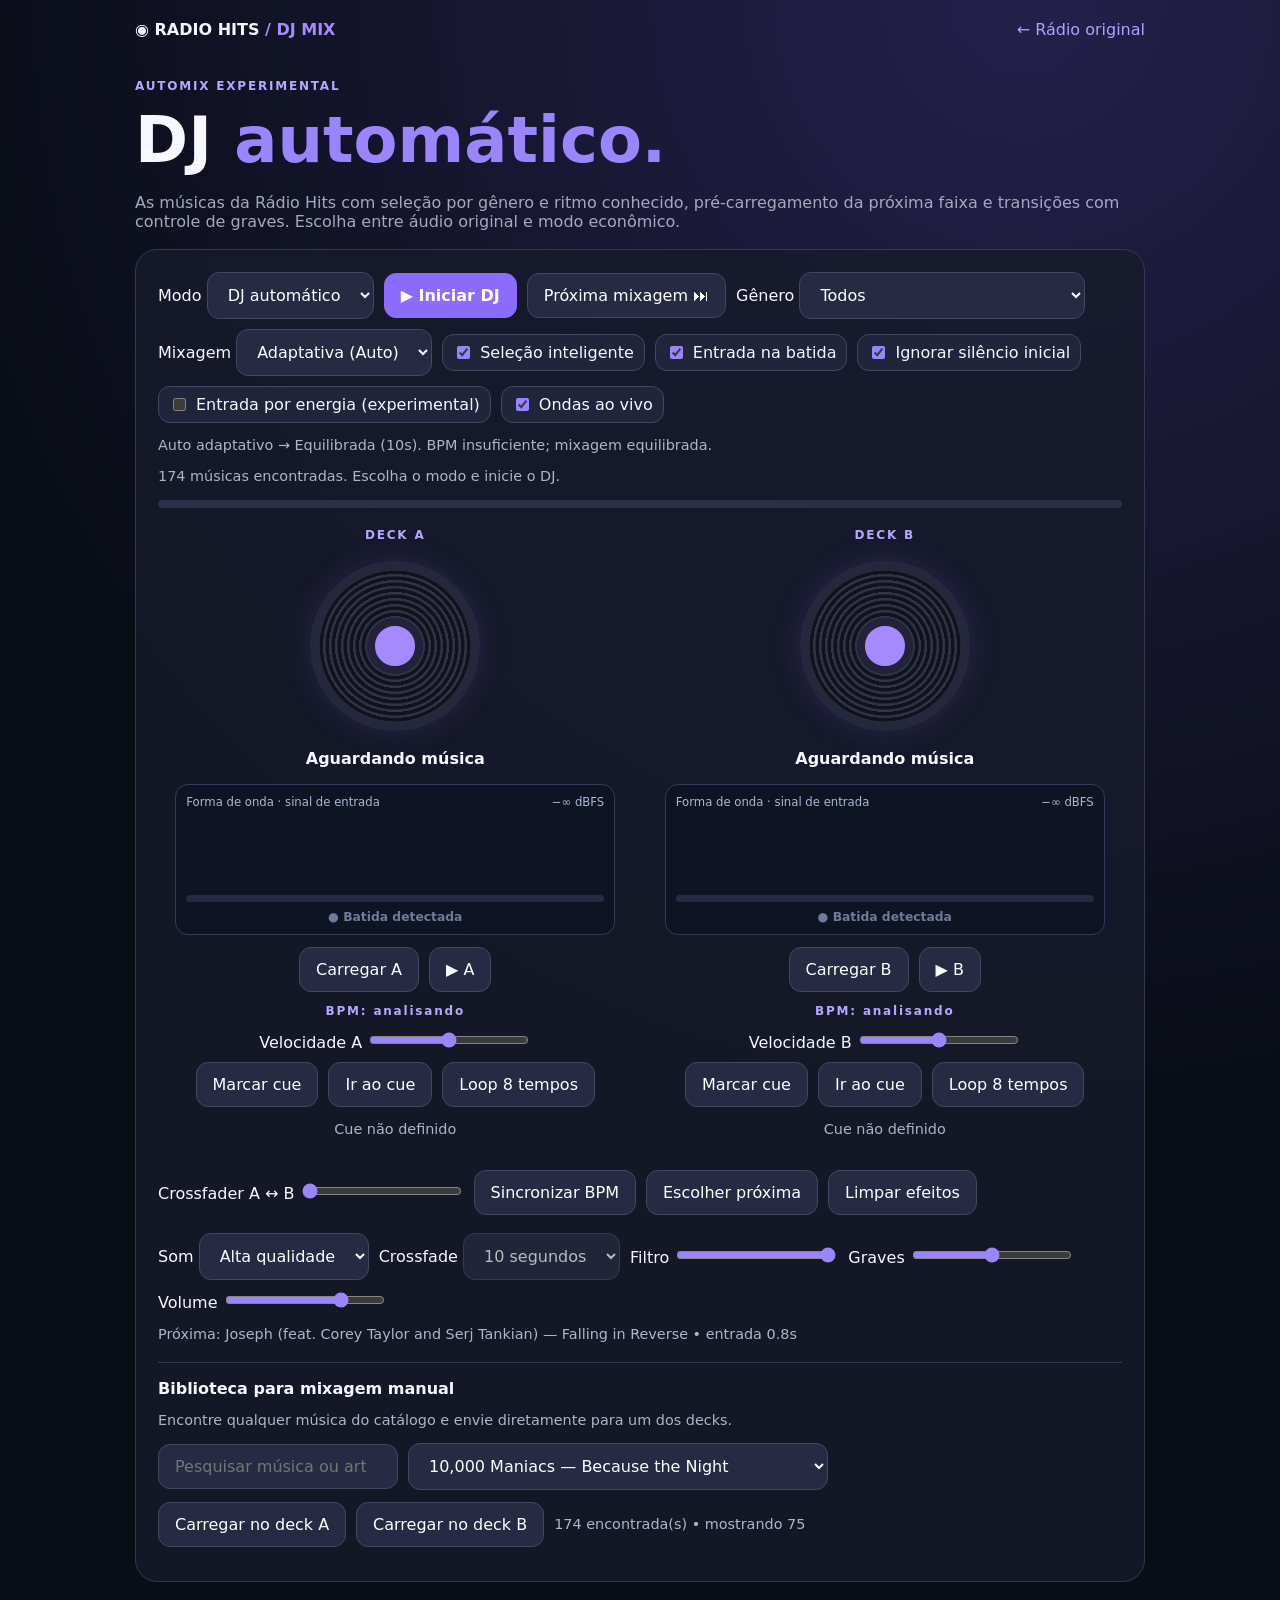
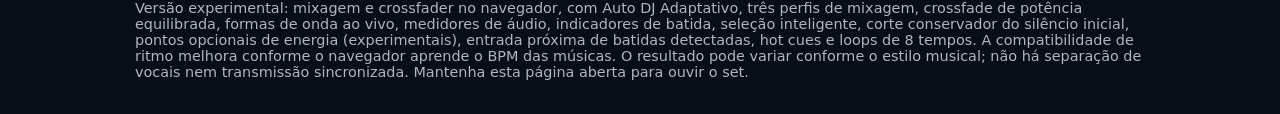
==== commit 27770d3b: "feat(dj): adaptive per-track automix presets, live decision preview, and safe scheduled transitions" ====
--- a/dj.html
+++ b/dj.html
@@ -1,12 +1,12 @@
 <!doctype html>
 <html lang="pt-BR"><head><meta charset="utf-8"><meta name="viewport" content="width=device-width,initial-scale=1"><meta name="theme-color" content="#0b0e13"><title>DJ Mix | Radio Hits</title><style>
 :root{color-scheme:dark;font-family:system-ui,Arial,sans-serif;background:#090d16;color:#f7f8ff}*{box-sizing:border-box}body{margin:0;background:radial-gradient(circle at 80% 0,#24204b,#090d16 55%);min-height:100vh}header,main{max-width:1050px;margin:auto;padding:20px}header{display:flex;justify-content:space-between;align-items:center;gap:15px}a{color:#a6a5ff;text-decoration:none}h1{font-size:clamp(2rem,6vw,4rem);margin:10px 0}h1 span{color:#9a85ff}.muted{color:#a5a9bd}.panel{background:#171b2bcc;border:1px solid #34384f;border-radius:22px;padding:22px;margin:18px 0}.deckgrid{display:grid;grid-template-columns:1fr 1fr;gap:15px}.deck{min-width:0;text-align:center}.disc{width:min(170px,70%);aspect-ratio:1;border-radius:50%;margin:18px auto;background:repeating-radial-gradient(circle,#11131c 0 3px,#303246 4px 6px);border:9px solid #25283c;display:grid;place-items:center;box-shadow:0 0 30px #7557d733}.disc:after{content:'';background:#a58aff;width:26%;aspect-ratio:1;border-radius:50%;border:8px solid #24223a}.spinning{animation:spin 3s linear infinite}@keyframes spin{to{transform:rotate(360deg)}}button,select,input[type=search]{background:#262b43;color:white;border:1px solid #424861;border-radius:12px;padding:12px 16px;font:inherit}button{cursor:pointer}input[type=search]{min-width:180px;max-width:100%;width:240px}.library{border-top:1px solid #34384f;margin-top:20px;padding-top:16px}.library select{max-width:100%;width:min(420px,100%)}.library .controls{margin:12px 0}@media(max-width:600px){.library select{width:100%}}button.primary{background:#8c6bff;border-color:#8c6bff;color:#fff;font-weight:700}button:disabled{opacity:.5}.controls{display:flex;flex-wrap:wrap;gap:10px;align-items:center}.tag{color:#b7a7ff;font-size:.75rem;font-weight:800;letter-spacing:.15em}.track{overflow-wrap:anywhere;min-height:3em}.meter{height:8px;border-radius:10px;background:#2b3047;overflow:hidden;margin:16px 0}.meter i{display:block;height:100%;width:0;background:linear-gradient(90deg,#8a69ff,#35d9dc);transition:width .2s}.notice{font-size:.9rem;color:#aeb5c8}.scope{margin:14px auto 12px;padding:10px;background:#0f1425;border:1px solid #323b59;border-radius:13px;max-width:440px}.scope-top{display:flex;justify-content:space-between;gap:6px;color:#aab7d2;font-size:.73rem}.scope canvas{display:block;width:100%;height:72px;border-radius:6px;margin:7px 0}.level-meter{height:7px;border-radius:999px;background:#252b42;overflow:hidden}.level-meter i{display:block;width:0;height:100%;background:linear-gradient(90deg,#56c6ca,#a3f5bb,#f0bd58);transition:width .09s linear}.beat-indicator{margin-top:8px;font-size:.77rem;font-weight:700;color:#707b99;transition:color .12s}.beat-indicator.beat-on{color:#a3ffcb;text-shadow:0 0 10px #5aff8f66}.scope[hidden]{display:none!important}@media(prefers-reduced-motion:reduce){.spinning{animation:none}.meter i,.level-meter i,.beat-indicator{transition:none}}.smart-option{display:inline-flex;align-items:center;gap:7px;padding:8px 10px;border:1px solid #424861;border-radius:12px;background:#20253b}.smart-option input{accent-color:#9a85ff}.dj-tag{color:#8ae4dd} .deck:focus-within{outline:1px solid #8d79ed;border-radius:14px}input[type=range]{accent-color:#9a85ff;width:160px}@media(max-width:600px){header,main{padding:14px}.panel{padding:16px}.disc{width:80%}.deckgrid{gap:8px}.track{font-size:.95rem}}
-</style></head><body><header><strong>◉ RADIO HITS <span style="color:#a78bfa">/ DJ MIX</span></strong><a href="./index.html">← Rádio original</a></header><main><div class="tag">AUTOMIX EXPERIMENTAL</div><h1>DJ <span id="headline">automático.</span></h1><p class="muted">As músicas da Rádio Hits com seleção por gênero e ritmo conhecido, pré-carregamento da próxima faixa e transições com controle de graves. Escolha entre áudio original e modo econômico.</p><section class="panel"><div class="controls"><label>Modo <select id="mode"><option value="auto">DJ automático</option><option value="manual">DJ manual</option></select></label><button class="primary" id="play">▶ Iniciar DJ</button><button id="skip">Próxima mixagem ⏭</button><label>Gênero <select id="genre"><option value="">Todos</option></select></label><label>Mixagem <select id="mixstyle"><option value="suave">Suave</option><option value="equilibrada" selected>Equilibrada</option><option value="energetica">Energética</option></select></label><label class="smart-option"><input type="checkbox" id="smart" checked> Seleção inteligente</label><label class="smart-option"><input type="checkbox" id="beatgrid" checked> Entrada na batida</label><label class="smart-option"><input type="checkbox" id="trimintro" checked> Ignorar silêncio inicial</label><label class="smart-option"><input type="checkbox" id="energycue"> Entrada por energia (experimental)</label><label class="smart-option"><input type="checkbox" id="waves" checked> Ondas ao vivo</label></div><p id="styleinfo" class="notice" aria-live="polite">Equilibrada: transição de 10s, ritmo moderado e graves controlados.</p><p id="status" class="notice" role="status">Carregando catálogo...</p><div class="meter"><i id="progress"></i></div><div class="deckgrid"><div class="deck"><span class="tag">DECK A</span><div class="disc" id="disc0"></div><strong id="title0" class="track">Aguardando música</strong><p id="artist0" class="muted"></p><div class="scope" id="scope0"><div class="scope-top"><span>Forma de onda · sinal de entrada</span><span id="vu0">−∞ dBFS</span></div><canvas id="wave0" width="384" height="72" aria-label="Forma de onda do deck A" role="img"></canvas><div class="level-meter" aria-hidden="true"><i id="level0"></i></div><div class="beat-indicator" id="beat0">● Batida detectada</div></div><div class="controls" style="justify-content:center"><button id="load0">Carregar A</button><button id="cue0">▶ A</button></div><p class="tag" id="bpm0">BPM: analisando</p><label>Velocidade A <input id="rate0" type="range" min="85" max="115" value="100"></label><div class="controls" style="justify-content:center;margin-top:10px"><button id="setcue0">Marcar cue</button><button id="gocue0">Ir ao cue</button><button id="loop0">Loop 8 tempos</button></div><p class="notice" id="cueinfo0">Cue não definido</p></div><div class="deck"><span class="tag">DECK B</span><div class="disc" id="disc1"></div><strong id="title1" class="track">Aguardando música</strong><p id="artist1" class="muted"></p><div class="scope" id="scope1"><div class="scope-top"><span>Forma de onda · sinal de entrada</span><span id="vu1">−∞ dBFS</span></div><canvas id="wave1" width="384" height="72" aria-label="Forma de onda do deck B" role="img"></canvas><div class="level-meter" aria-hidden="true"><i id="level1"></i></div><div class="beat-indicator" id="beat1">● Batida detectada</div></div><div class="controls" style="justify-content:center"><button id="load1">Carregar B</button><button id="cue1">▶ B</button></div><p class="tag" id="bpm1">BPM: analisando</p><label>Velocidade B <input id="rate1" type="range" min="85" max="115" value="100"></label><div class="controls" style="justify-content:center;margin-top:10px"><button id="setcue1">Marcar cue</button><button id="gocue1">Ir ao cue</button><button id="loop1">Loop 8 tempos</button></div><p class="notice" id="cueinfo1">Cue não definido</p></div></div><div class="controls" style="margin:18px 0"><label>Crossfader A ↔ B <input id="cross" type="range" min="0" max="100" value="0"></label><button id="sync">Sincronizar BPM</button><button id="preview">Escolher próxima</button><button id="resetfx">Limpar efeitos</button></div><div class="controls"><label>Som <select id="quality"><option value="original" selected>Alta qualidade</option><option value="light">Econômico</option></select></label><label>Crossfade <select id="fade"><option value="6">6 segundos</option><option value="10" selected>10 segundos</option><option value="16">16 segundos</option></select></label><label>Filtro <input id="filter" type="range" min="800" max="18000" value="18000"></label><label>Graves <input id="bass" type="range" min="-12" max="12" value="0"></label><label>Volume <input id="volume" type="range" min="0" max="100" value="75"></label></div><p class="notice" id="upnext" aria-live="polite">Próxima faixa: aguardando seleção</p>
+</style></head><body><header><strong>◉ RADIO HITS <span style="color:#a78bfa">/ DJ MIX</span></strong><a href="./index.html">← Rádio original</a></header><main><div class="tag">AUTOMIX EXPERIMENTAL</div><h1>DJ <span id="headline">automático.</span></h1><p class="muted">As músicas da Rádio Hits com seleção por gênero e ritmo conhecido, pré-carregamento da próxima faixa e transições com controle de graves. Escolha entre áudio original e modo econômico.</p><section class="panel"><div class="controls"><label>Modo <select id="mode"><option value="auto">DJ automático</option><option value="manual">DJ manual</option></select></label><button class="primary" id="play">▶ Iniciar DJ</button><button id="skip">Próxima mixagem ⏭</button><label>Gênero <select id="genre"><option value="">Todos</option></select></label><label>Mixagem <select id="mixstyle"><option value="suave">Suave</option><option value="equilibrada">Equilibrada</option><option value="energetica">Energética</option><option value="adaptativa" selected>Adaptativa (Auto)</option></select></label><label class="smart-option"><input type="checkbox" id="smart" checked> Seleção inteligente</label><label class="smart-option"><input type="checkbox" id="beatgrid" checked> Entrada na batida</label><label class="smart-option"><input type="checkbox" id="trimintro" checked> Ignorar silêncio inicial</label><label class="smart-option"><input type="checkbox" id="energycue"> Entrada por energia (experimental)</label><label class="smart-option"><input type="checkbox" id="waves" checked> Ondas ao vivo</label></div><p id="styleinfo" class="notice" aria-live="polite">Equilibrada: transição de 10s, ritmo moderado e graves controlados.</p><p id="status" class="notice" role="status">Carregando catálogo...</p><div class="meter"><i id="progress"></i></div><div class="deckgrid"><div class="deck"><span class="tag">DECK A</span><div class="disc" id="disc0"></div><strong id="title0" class="track">Aguardando música</strong><p id="artist0" class="muted"></p><div class="scope" id="scope0"><div class="scope-top"><span>Forma de onda · sinal de entrada</span><span id="vu0">−∞ dBFS</span></div><canvas id="wave0" width="384" height="72" aria-label="Forma de onda do deck A" role="img"></canvas><div class="level-meter" aria-hidden="true"><i id="level0"></i></div><div class="beat-indicator" id="beat0">● Batida detectada</div></div><div class="controls" style="justify-content:center"><button id="load0">Carregar A</button><button id="cue0">▶ A</button></div><p class="tag" id="bpm0">BPM: analisando</p><label>Velocidade A <input id="rate0" type="range" min="85" max="115" value="100"></label><div class="controls" style="justify-content:center;margin-top:10px"><button id="setcue0">Marcar cue</button><button id="gocue0">Ir ao cue</button><button id="loop0">Loop 8 tempos</button></div><p class="notice" id="cueinfo0">Cue não definido</p></div><div class="deck"><span class="tag">DECK B</span><div class="disc" id="disc1"></div><strong id="title1" class="track">Aguardando música</strong><p id="artist1" class="muted"></p><div class="scope" id="scope1"><div class="scope-top"><span>Forma de onda · sinal de entrada</span><span id="vu1">−∞ dBFS</span></div><canvas id="wave1" width="384" height="72" aria-label="Forma de onda do deck B" role="img"></canvas><div class="level-meter" aria-hidden="true"><i id="level1"></i></div><div class="beat-indicator" id="beat1">● Batida detectada</div></div><div class="controls" style="justify-content:center"><button id="load1">Carregar B</button><button id="cue1">▶ B</button></div><p class="tag" id="bpm1">BPM: analisando</p><label>Velocidade B <input id="rate1" type="range" min="85" max="115" value="100"></label><div class="controls" style="justify-content:center;margin-top:10px"><button id="setcue1">Marcar cue</button><button id="gocue1">Ir ao cue</button><button id="loop1">Loop 8 tempos</button></div><p class="notice" id="cueinfo1">Cue não definido</p></div></div><div class="controls" style="margin:18px 0"><label>Crossfader A ↔ B <input id="cross" type="range" min="0" max="100" value="0"></label><button id="sync">Sincronizar BPM</button><button id="preview">Escolher próxima</button><button id="resetfx">Limpar efeitos</button></div><div class="controls"><label>Som <select id="quality"><option value="original" selected>Alta qualidade</option><option value="light">Econômico</option></select></label><label>Crossfade <select id="fade"><option value="6">6 segundos</option><option value="10" selected>10 segundos</option><option value="16">16 segundos</option></select></label><label>Filtro <input id="filter" type="range" min="800" max="18000" value="18000"></label><label>Graves <input id="bass" type="range" min="-12" max="12" value="0"></label><label>Volume <input id="volume" type="range" min="0" max="100" value="75"></label></div><p class="notice" id="upnext" aria-live="polite">Próxima faixa: aguardando seleção</p>
 <div class="library"><strong>Biblioteca para mixagem manual</strong>
 <p class="notice">Encontre qualquer música do catálogo e envie diretamente para um dos decks.</p>
 <div class="controls"><input type="search" id="search" placeholder="Pesquisar música ou artista…" aria-label="Buscar música"><select id="choose" aria-label="Música selecionada"></select></div>
 <div class="controls"><button id="send0">Carregar no deck A</button><button id="send1">Carregar no deck B</button><span class="notice" id="matchcount"></span></div>
-</div></section><p class="notice">Versão experimental: mixagem e crossfader no navegador, com três perfis de mixagem, crossfade de potência equilibrada, formas de onda ao vivo, medidores de áudio, indicadores de batida, seleção inteligente, corte conservador do silêncio inicial, pontos opcionais de energia (experimentais), entrada próxima de batidas detectadas, hot cues e loops de 8 tempos. A compatibilidade de ritmo melhora conforme o navegador aprende o BPM das músicas. O resultado pode variar conforme o estilo musical; não há separação de vocais nem transmissão sincronizada. Mantenha esta página aberta para ouvir o set.</p></main><script>
+</div></section><p class="notice">Versão experimental: mixagem e crossfader no navegador, com Auto DJ Adaptativo, três perfis de mixagem, crossfade de potência equilibrada, formas de onda ao vivo, medidores de áudio, indicadores de batida, seleção inteligente, corte conservador do silêncio inicial, pontos opcionais de energia (experimentais), entrada próxima de batidas detectadas, hot cues e loops de 8 tempos. A compatibilidade de ritmo melhora conforme o navegador aprende o BPM das músicas. O resultado pode variar conforme o estilo musical; não há separação de vocais nem transmissão sincronizada. Mantenha esta página aberta para ouvir o set.</p></main><script>
 
 'use strict';
 (()=>{
@@ -24,20 +24,59 @@
  energetica:{name:'Energética',fade:6,tempoLimit:.08,genreBonus:1.4,bassCut:8,maxBeatWait:900}
 });
 function mixStyle(){return MIX_STYLES[$('mixstyle').value]||MIX_STYLES.equilibrada;}
-function mixStyleDescription(){
+function transitionPlan(from,to,sourceBpm,targetBpm){
+ const chosen=$('mixstyle').value;
+ if(chosen!=='adaptativa'){
+  const preset=MIX_STYLES[chosen]||MIX_STYLES.equilibrada;
+  return{profile:preset,seconds:Number($('fade').value)||preset.fade,reason:'Perfil fixo'};
+ }
+ const left=Number(sourceBpm),right=Number(targetBpm);
+ const comparable=Number.isFinite(left)&&Number.isFinite(right)&&left>=65&&right>=65;
+ const gap=comparable?Math.abs(left-right)/Math.max(left,right):1;
+ const sameGenre=Boolean(from?.genre&&to?.genre&&from.genre===to.genre);
+ let profile=MIX_STYLES.equilibrada,reason='BPM insuficiente; mixagem equilibrada';
+ if(comparable&&gap>=.15){
+  profile=MIX_STYLES.suave;reason='Diferença grande de BPM';
+ }else if(!sameGenre&&from?.genre&&to?.genre){
+  profile=MIX_STYLES.suave;reason='Mudança de gênero';
+ }else if(comparable&&sameGenre&&gap<=.075&&Math.min(left,right)>=115){
+  profile=MIX_STYLES.energetica;reason='Batidas rápidas e compatíveis';
+ }else if(comparable&&gap<=.075&&Math.max(left,right)<110){
+  profile=MIX_STYLES.suave;reason='Batidas mais lentas';
+ }else if(comparable){
+  reason='Ritmos intermediários';
+ }
+ return{profile,seconds:profile.fade,reason};
+}
+function plannedTransition(){
+ const outgoing=channels[active]?.track,incoming=queued;
+ const sourceBpm=channels[active]?.bpm||bpmKnowledge[outgoing?.id];
+ const incomingBpm=channels[1-active]?.track?.id===incoming?.id
+  ?channels[1-active].bpm||bpmKnowledge[incoming?.id]
+  :bpmKnowledge[incoming?.id];
+ return transitionPlan(outgoing,incoming,sourceBpm,incomingBpm);
+}
+function refreshStyleInfo(){
+ const chosen=$('mixstyle').value,plan=plannedTransition();
+ if(chosen==='adaptativa'){
+  $('styleinfo').textContent='Auto adaptativo → '+plan.profile.name+' ('+plan.seconds+'s). '+plan.reason+'.';
+  $('fade').value=String(plan.seconds);
+  return;
+ }
+ const desc={
+  suave:'transições longas e troca gradual de graves',
+  equilibrada:'ritmo moderado e graves controlados',
+  energetica:'transições rápidas e graves mais definidos'
+ };
  const p=mixStyle();
- const desc={
-  suave:'transições longas, troca gradual de graves e ritmos próximos',
-  equilibrada:'ritmo moderado, transições naturais e graves controlados',
-  energetica:'transições rápidas, batidas em destaque e graves mais definidos'
- }[$('mixstyle').value]||'transições equilibradas';
- return p.name+': '+desc+' • '+$('fade').value+'s de crossfade.';
-}
-function refreshStyleInfo(){$('styleinfo').textContent=mixStyleDescription();}
+ $('styleinfo').textContent=p.name+': '+desc[chosen]+' • '+$('fade').value+'s de crossfade.';
+}
 function setStyle(value){
- const p=MIX_STYLES[value]||MIX_STYLES.equilibrada;
- $('mixstyle').value=value in MIX_STYLES?value:'equilibrada';
- $('fade').value=String(p.fade);
+ const adaptive=value==='adaptativa';
+ const preset=MIX_STYLES[value]||MIX_STYLES.equilibrada;
+ $('mixstyle').value=adaptive?'adaptativa':value in MIX_STYLES?value:'equilibrada';
+ $('fade').disabled=adaptive;
+ $('fade').value=String(preset.fade);
  refreshStyleInfo();
  try{localStorage.setItem('radiohits-dj-style-v1',$('mixstyle').value);}catch(e){}
 }
@@ -118,6 +157,7 @@
  const cueKind=queued&&$('energycue').checked&&Number(queued.djEnergyCueSec)>=4?' • energia':'';
  $('upnext').textContent=queued?'Próxima: '+queued.title+' — '+(queued.artist||'Artista desconhecido')+(bpm?' • ≈'+bpm+' BPM':'')+reason+(intro>0?' • entrada '+intro.toFixed(1)+'s'+cueKind:''):'Próxima faixa indisponível';
  preloadNext();
+ refreshStyleInfo();
 }
 function init(){
  if(ctx)return;
@@ -186,9 +226,9 @@
 function drawMeters(timestamp){
  try{
  const previous=localStorage.getItem('radiohits-dj-style-v1');
- if(previous&&MIX_STYLES[previous])setStyle(previous);
- else refreshStyleInfo();
-}catch(e){refreshStyleInfo();}
+ if(previous&&(MIX_STYLES[previous]||previous==='adaptativa'))setStyle(previous);
+ else setStyle('adaptativa');
+}catch(e){setStyle('adaptativa');}
 if(typeof requestAnimationFrame==='function')requestAnimationFrame(drawMeters);
  if(!$('waves').checked||!ctx||!channels.length||document.hidden||timestamp-lastDrawTime<75)return;
  lastDrawTime=timestamp;
@@ -243,7 +283,7 @@
  $('play').textContent='▶ Iniciar DJ';status('DJ pausado');visuals();
 }
 
-function nextBeatDelayMs(channel) {
+function nextBeatDelayMs(channel,profile=mixStyle(),fadeSeconds=Number($('fade').value)) {
  if(!$('beatgrid').checked||!$('smart').checked||!channel?.bpm||channel.beats.length<8)return 0;
  const el=channel.el,beatSeconds=60/channel.bpm,elapsed=el.currentTime-channel.lastBeat;
  // Only trust a recent onset. Previously saved BPM alone cannot determine beat phase.
@@ -252,7 +292,7 @@
  const delayMs=Math.max(0,(nextBeat-el.currentTime)/Math.max(.7,el.playbackRate)*1000);
  const remaining=(el.duration-el.currentTime)/Math.max(.7,el.playbackRate);
  // Never hold a transition past the outgoing track's safe ending.
- return Number.isFinite(remaining)&&remaining<Number($('fade').value)+delayMs/1000+.6?0:delayMs<=mixStyle().maxBeatWait?delayMs:0;
+ return Number.isFinite(remaining)&&remaining<fadeSeconds+delayMs/1000+.6?0:delayMs<=profile.maxBeatWait?delayMs:0;
 }
 async function next(){
  if(!playing||mixing)return;
@@ -263,12 +303,13 @@
  const a=channels[from],b=channels[to],token=++generation;
  applyIntro(b);
  const aBpm=a.bpm||bpmKnowledge[a.track?.id],bBpm=b.bpm||bpmKnowledge[b.track?.id];
+ const plan=transitionPlan(a.track,t,aBpm,bBpm),profile=plan.profile;
  if($('smart').checked&&aBpm&&bBpm){
   const ratio=aBpm*a.el.playbackRate/bBpm;
-  const limit=mixStyle().tempoLimit;
+  const limit=profile.tempoLimit;
   if(ratio>=1-limit&&ratio<=1+limit){b.el.playbackRate=ratio;$('rate'+to).value=Math.round(ratio*100);}
  }
- const delayMs=nextBeatDelayMs(a);
+ const delayMs=nextBeatDelayMs(a,profile,plan.seconds);
  const beginBlend=async()=>{
   if(token!==generation||!playing||manual())return;
   b.gain.gain.value=0;
@@ -283,7 +324,7 @@
   remember(t);
   const now=ctx.currentTime,baseBass=Number($('bass').value);
   const available=(a.el.duration-a.el.currentTime)/Math.max(.7,a.el.playbackRate);
-  const seconds=Number.isFinite(available)?Math.max(.55,Math.min(Number($('fade').value),available-.1)):Number($('fade').value);
+  const seconds=Number.isFinite(available)?Math.max(.55,Math.min(plan.seconds,available-.1)):plan.seconds;
   a.gain.gain.cancelScheduledValues(now);b.gain.gain.cancelScheduledValues(now);
   a.gain.gain.setValueAtTime(a.gain.gain.value,now);b.gain.gain.setValueAtTime(0,now);
   // Equal-power (cos/sin) avoids a volume dip halfway through the fade.
@@ -294,13 +335,13 @@
   }
   if($('smart').checked){
    a.bass.gain.cancelScheduledValues(now);b.bass.gain.cancelScheduledValues(now);
-   const cut=mixStyle().bassCut;
+   const cut=profile.bassCut;
    a.bass.gain.setValueAtTime(baseBass,now);b.bass.gain.setValueAtTime(baseBass-cut,now);
    a.bass.gain.linearRampToValueAtTime(baseBass-cut*.85,now+seconds*.65);
    b.bass.gain.linearRampToValueAtTime(baseBass,now+seconds*.7);
    a.bass.gain.linearRampToValueAtTime(baseBass,now+seconds);
   }
-  status('Mixando: '+(a.track?.title||'')+' → '+t.title+(delayMs>0?' • entrada na batida':''));
+  status('Mixando: '+(a.track?.title||'')+' → '+t.title+' • '+profile.name+(delayMs>0?' • entrada na batida':''));
   visuals();
   transitionTimer=setTimeout(()=>{
    if(token!==generation)return;
@@ -346,8 +387,8 @@
 $('smart').onchange=()=>{prepareNext();status($('smart').checked?'Seleção inteligente ativada.':'Seleção aleatória ativada.');};
 $('mixstyle').onchange=()=>{
  setStyle($('mixstyle').value);
- if(!manual()&&!mixing){prepareNext();status('Mixagem '+mixStyle().name+' selecionada.');}
- else status('Perfil '+mixStyle().name+' preparado para o DJ automático.');
+ if(!manual()&&!mixing)prepareNext();
+ status($('mixstyle').value==='adaptativa'?'Auto DJ Adaptativo ativado: cada transição será avaliada.':'Perfil '+mixStyle().name+' selecionado.');
 };
 $('fade').onchange=refreshStyleInfo;
 $('beatgrid').onchange=()=>{status($('beatgrid').checked?'Entrada na batida ativada para ritmos confiáveis.':'Entrada imediata sem alinhamento de batidas.');};
@@ -388,7 +429,7 @@
 setInterval(()=>{
  if(!playing||!channels.length)return;
  const el=channels[active].el,d=el.duration;
- if(Number.isFinite(d)&&d>0){$('progress').style.width=Math.min(100,el.currentTime/d*100)+'%';if(!manual()&&!mixing&&d-el.currentTime<=Number($('fade').value)+1.5)next();}
+ if(Number.isFinite(d)&&d>0){$('progress').style.width=Math.min(100,el.currentTime/d*100)+'%';if(!manual()&&!mixing&&d-el.currentTime<=plannedTransition().seconds+1.5)next();}
 },400);
 fetch('./catalogo.json').then(r=>{if(!r.ok)throw Error('HTTP '+r.status);return r.json();}).then(data=>{
  tracks=(data.tracks||[]).filter(t=>!t.isJingle&&(t.src||t.lowSrc));
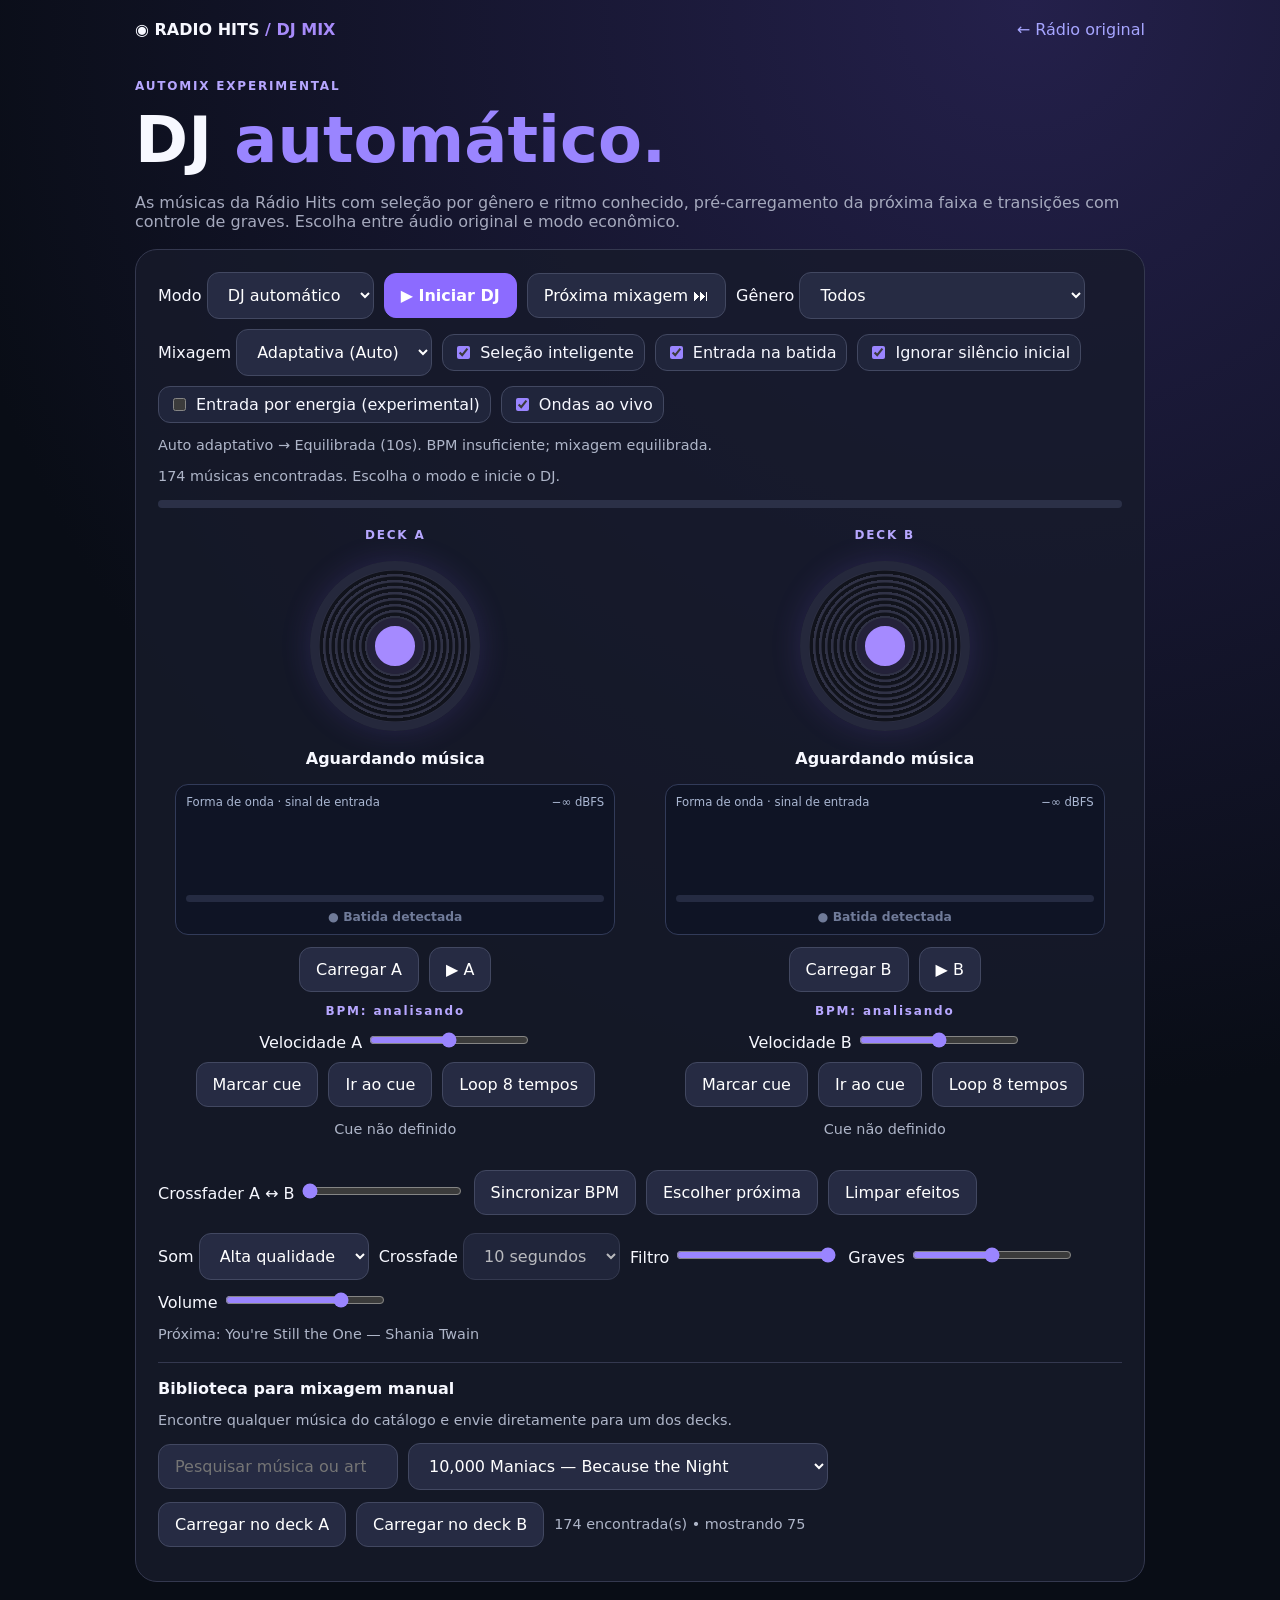
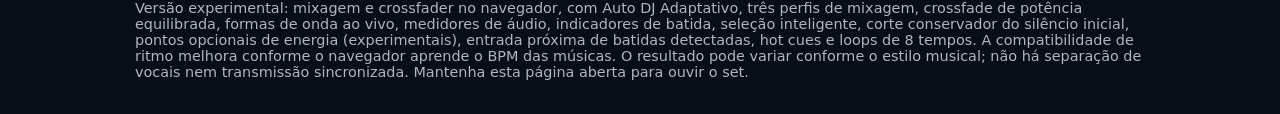
==== commit 3691a0d7: "fix(dj): guard empty initial deck while rendering adaptive style preview" ====
--- a/dj.html
+++ b/dj.html
@@ -51,8 +51,8 @@
 function plannedTransition(){
  const outgoing=channels[active]?.track,incoming=queued;
  const sourceBpm=channels[active]?.bpm||bpmKnowledge[outgoing?.id];
- const incomingBpm=channels[1-active]?.track?.id===incoming?.id
-  ?channels[1-active].bpm||bpmKnowledge[incoming?.id]
+ const incomingBpm=incoming&&channels[1-active]?.track?.id===incoming.id
+  ?channels[1-active].bpm||bpmKnowledge[incoming.id]
   :bpmKnowledge[incoming?.id];
  return transitionPlan(outgoing,incoming,sourceBpm,incomingBpm);
 }
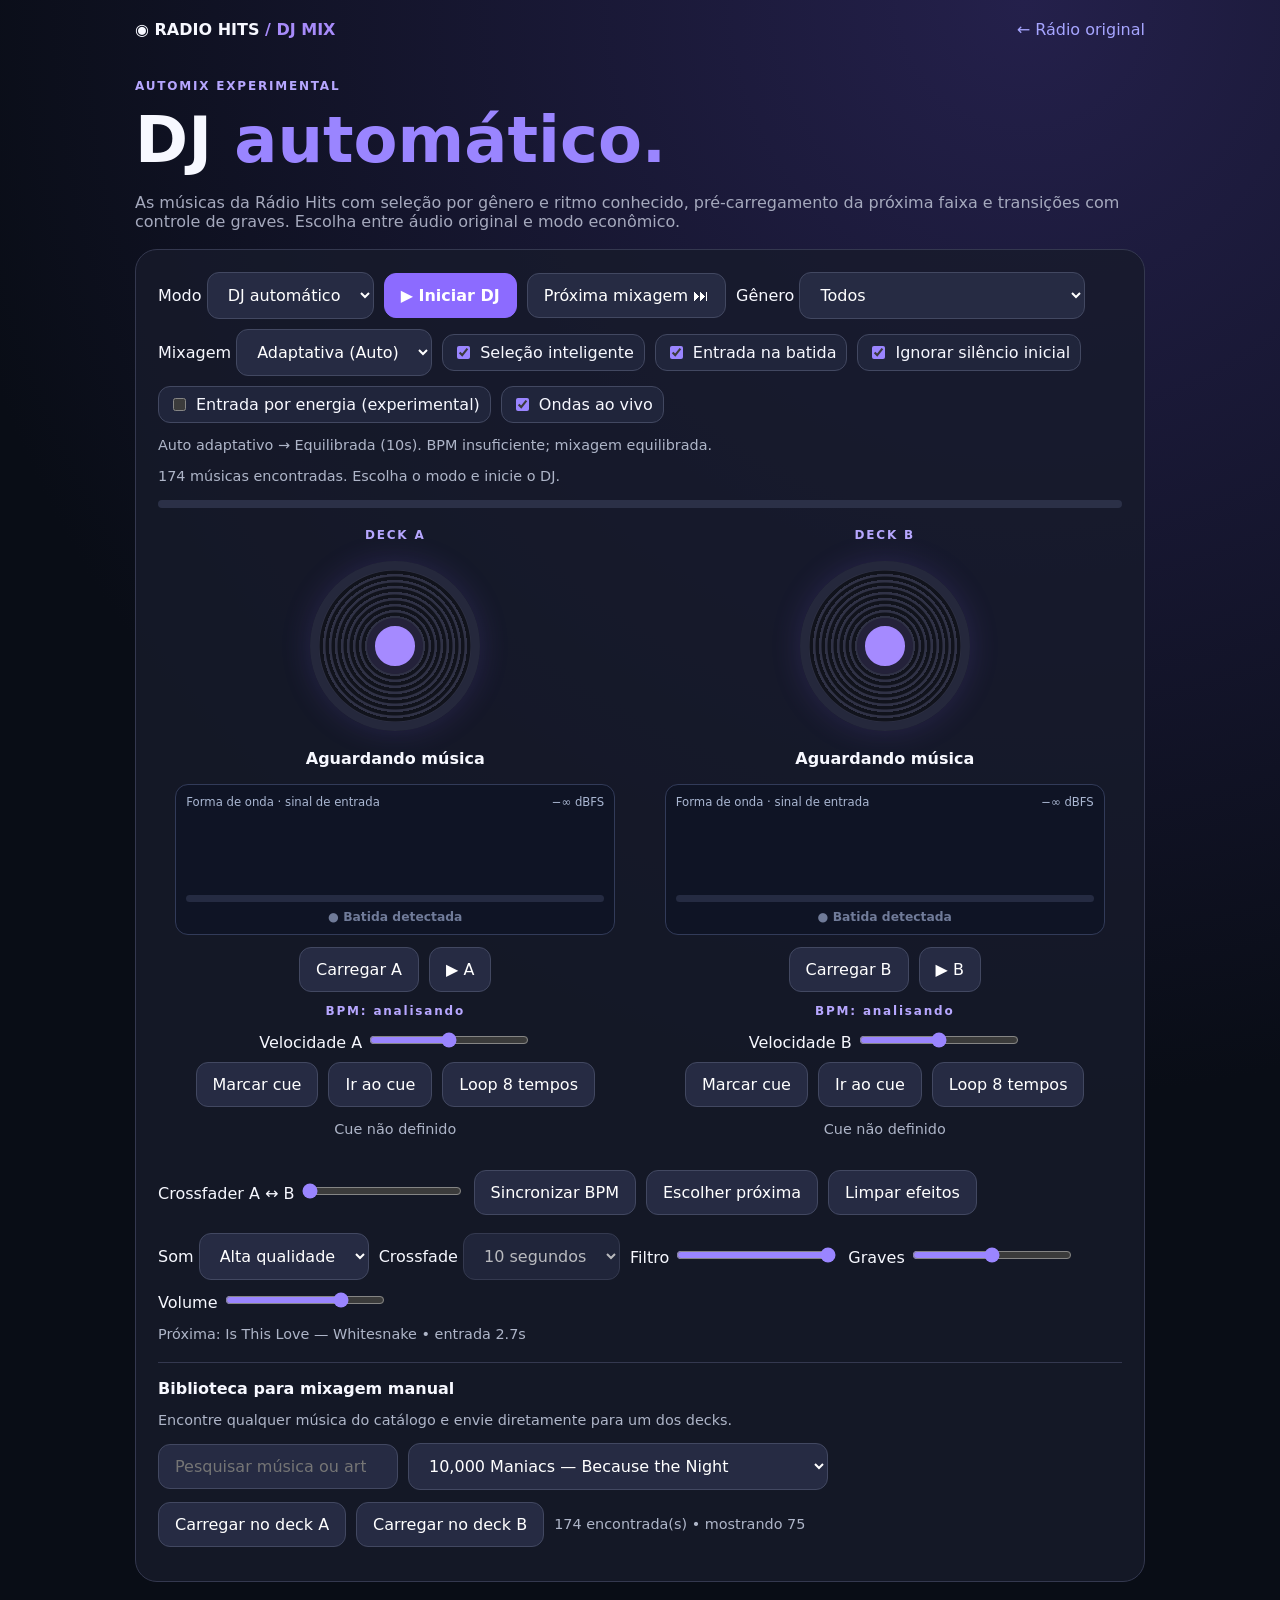
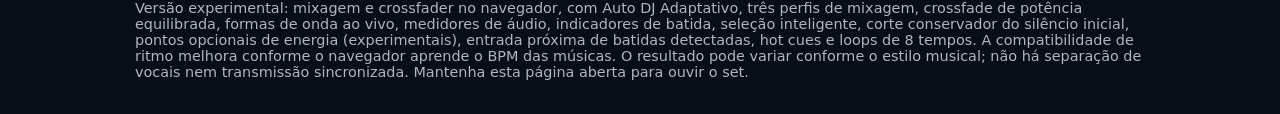
==== commit 92503340: "fix(dj): initialize saved mix profile once at startup, never on animation frames" ====
--- a/dj.html
+++ b/dj.html
@@ -224,12 +224,7 @@
 }
 let lastDrawTime=0;
 function drawMeters(timestamp){
- try{
- const previous=localStorage.getItem('radiohits-dj-style-v1');
- if(previous&&(MIX_STYLES[previous]||previous==='adaptativa'))setStyle(previous);
- else setStyle('adaptativa');
-}catch(e){setStyle('adaptativa');}
-if(typeof requestAnimationFrame==='function')requestAnimationFrame(drawMeters);
+ if(typeof requestAnimationFrame==='function')requestAnimationFrame(drawMeters);
  if(!$('waves').checked||!ctx||!channels.length||document.hidden||timestamp-lastDrawTime<75)return;
  lastDrawTime=timestamp;
  channels.forEach((c,i)=>{
@@ -423,6 +418,11 @@
 $('send1').onclick=()=>chooseDeck(1);
 $('sync').onclick=()=>{if(!channels.length)return;const a=channels[active],b=channels[1-active];if(!a.bpm||!b.bpm){status('Aguarde a estimativa de BPM nos dois decks antes de sincronizar.');return;}const ratio=a.bpm*a.el.playbackRate/b.bpm;if(ratio<.85||ratio>1.15){status('Ritmos muito diferentes para sincronização segura (limite de 15%).');return;}b.el.playbackRate=ratio;$('rate'+(1-active)).value=Math.round(ratio*100);status('BPM aproximado: deck '+(active?'A':'B')+' ajustado para '+Math.round(b.bpm*ratio));};
 $('resetfx').onclick=()=>{$('filter').value=18000;$('bass').value=0;[0,1].forEach(i=>{$('rate'+i).value=100;if(channels.length){channels[i].filter.frequency.value=18000;channels[i].bass.gain.value=0;channels[i].el.playbackRate=1;}});status('Efeitos redefinidos');};
+try{
+ const previous=localStorage.getItem('radiohits-dj-style-v1');
+ if(previous&&(MIX_STYLES[previous]||previous==='adaptativa'))setStyle(previous);
+ else setStyle('adaptativa');
+}catch(e){setStyle('adaptativa');}
 if(typeof requestAnimationFrame==='function')requestAnimationFrame(drawMeters);
 setInterval(detectBpm,120);
 setInterval(()=>{if(!channels.length)return;channels.forEach(c=>{if(c.loop&&!c.el.paused&&c.el.currentTime>=c.loop.end){try{c.el.currentTime=c.loop.start;}catch(e){c.loop=null;}}});},50);
